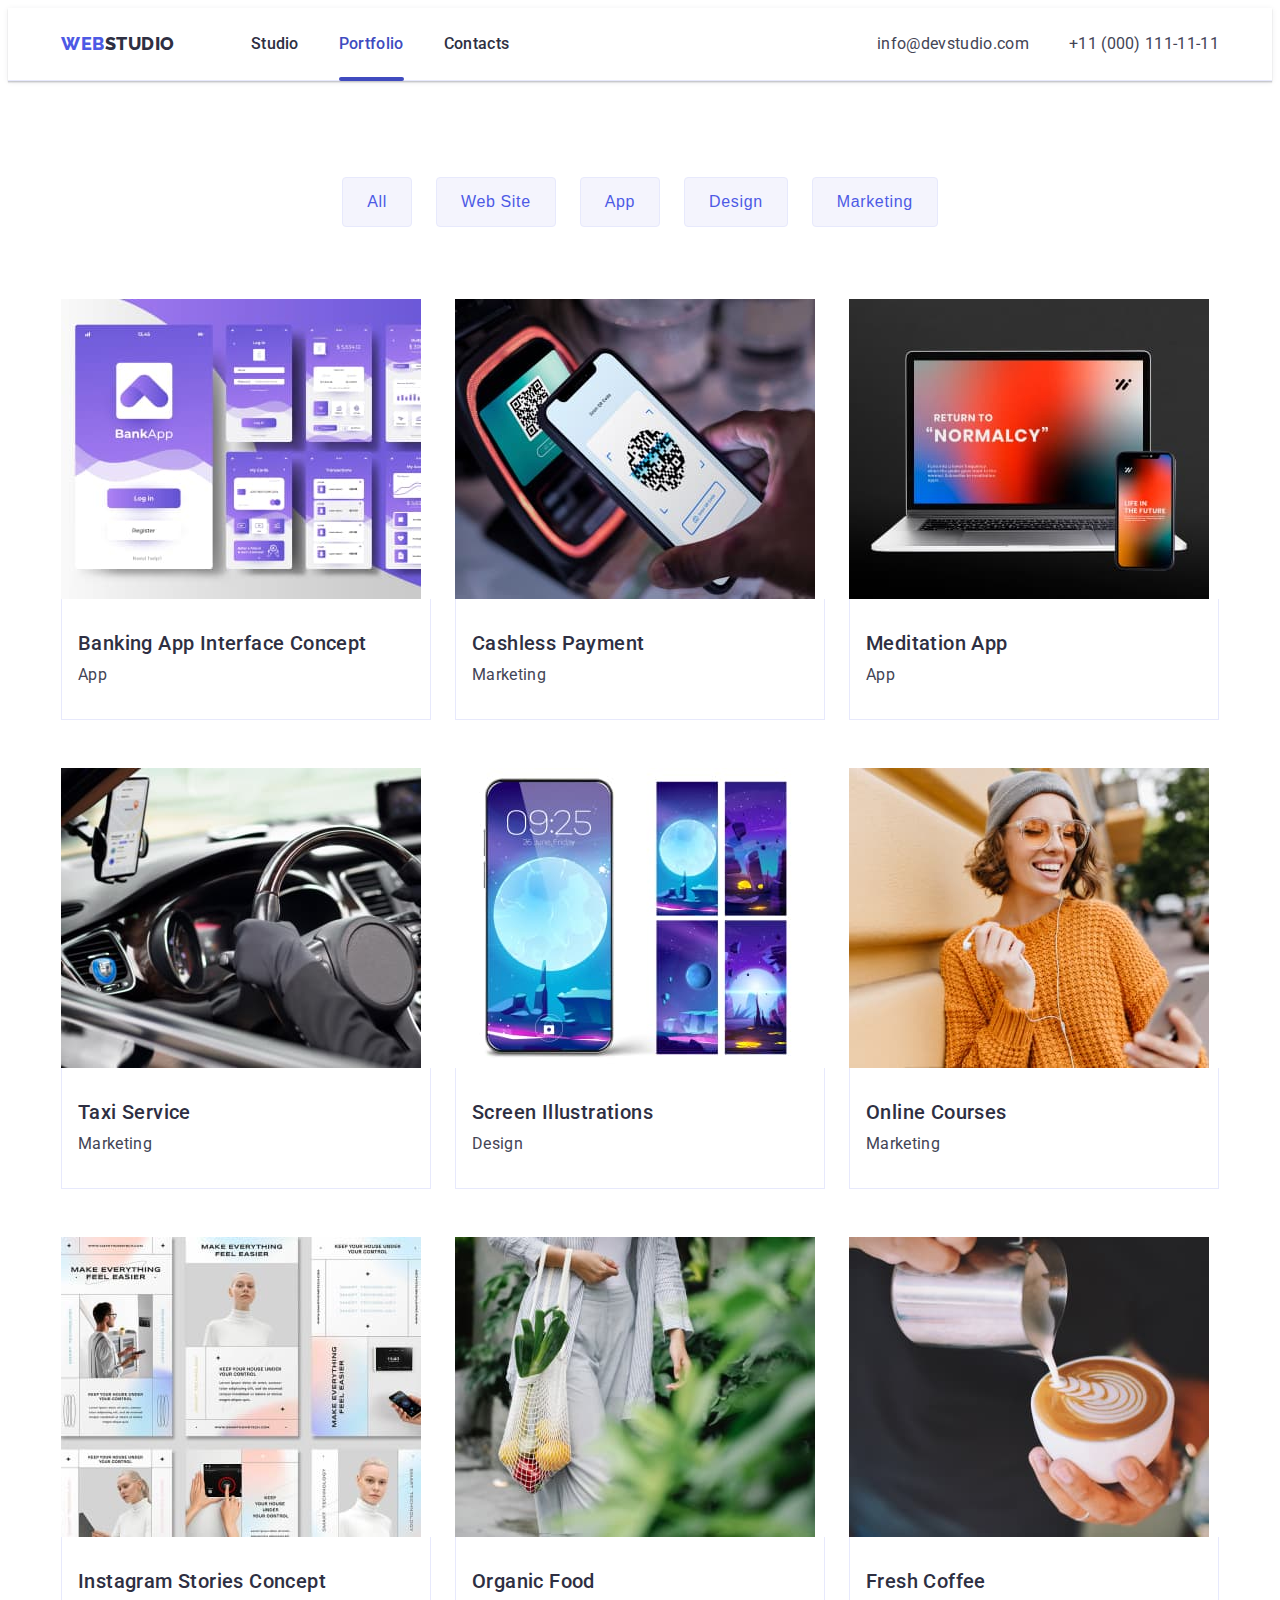
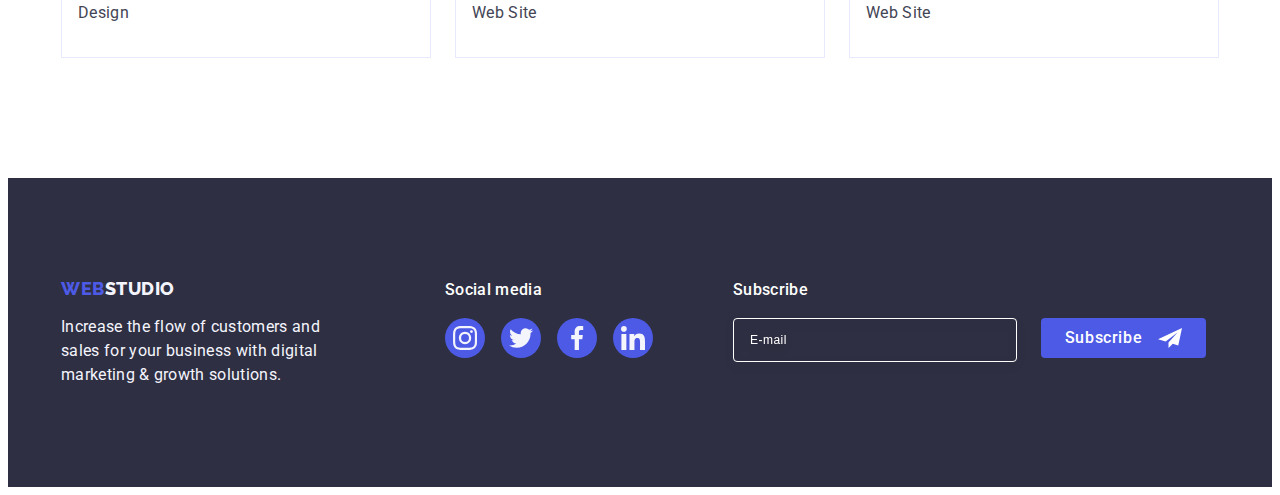
==== portfolio.html @ 6c6034de "Initial commit" ====
<!DOCTYPE html>
<html lang="en">
  <head>
    <meta charset="UTF-8" />
    <meta http-equiv="X-UA-Compatible" content="IE=edge" />
    <meta name="viewport" content="width=device-width, initial-scale=1.0" />
    <title>WebStudio</title>
    <link rel="preconnect" href="https://fonts.googleapis.com" />
    <link rel="preconnect" href="https://fonts.gstatic.com" crossorigin />
    <link
      href="https://fonts.googleapis.com/css2?family=Raleway:wght@800&family=Roboto:wght@400;500;700;900&display=swap"
      rel="stylesheet"
    />
    <link
      rel="stylesheet"
      href="https://cdnjs.cloudflare.com/ajax/libs/modern-normalize/2.0.0/modern-normalize.min.css"
      integrity="sha512-4xo8blKMVCiXpTaLzQSLSw3KFOVPWhm/TRtuPVc4WG6kUgjH6J03IBuG7JZPkcWMxJ5huwaBpOpnwYElP/m6wg=="
      crossorigin="anonymous"
      referrerpolicy="no-referrer"
    />
    <link rel="stylesheet" href="./css/styles.css" />
  </head>

  <body class="body">
    <header class="header">
      <div class="container header-container">
        <nav class="header-nav">
          <a href="./index.html" class="logo link"
            >Web<span class="logo-studio-link">Studio</span></a
          >
          <ul class="header-list list">
            <li class="header-item">
              <a class="header-link link" href="./index.html">Studio</a>
            </li>
            <li class="header-item">
              <a class="header-link link current" href="./portfolio.html"
                >Portfolio</a
              >
            </li>
            <li class="header-item">
              <a class="header-link link" href="">Contacts</a>
            </li>
          </ul>
        </nav>
        <address class="header-address">
          <ul class="header-address-list list">
            <li class="header-address-item">
              <a class="header-address-link link" href="./info@devstudio.com"
                >info@devstudio.com</a
              >
            </li>
            <li>
              <a class="header-address-link link" href="tel:+110001111111"
                >+11 (000) 111-11-11</a
              >
            </li>
          </ul>
        </address>
      </div>
    </header>

    <main>
      <section class="portfolio-page">
        <div class="container portfolio-container">
          <h1 class="visually-hidden">studing</h1>

          <ul class="portfolio-list list">
            <li><button type="button" class="portfolio-btn">All</button></li>
            <li>
              <button type="button" class="portfolio-btn">Web Site</button>
            </li>
            <li><button type="button" class="portfolio-btn">App</button></li>
            <li><button type="button" class="portfolio-btn">Design</button></li>
            <li>
              <button type="button" class="portfolio-btn">Marketing</button>
            </li>
          </ul>

          <ul class="portfolio-img-list list">
            <li class="portfolio-item">
              <a href="./portfolio.html" class="portfolio-img-link link">
                <div class="portfolio-cover">
                  <img
                    src="./images/portfolio-img-1.jpg"
                    alt="banking app interface concept"
                    width="360"
                    height="300"
                  />
                  <p class="portfolio-cover-text">
                    14 Stylish and User-Friendly App Design Concepts · Task
                    Manager App · Calorie Tracker App · Exotic Fruit Ecommerce
                    App · Cloud Storage App
                  </p>
                </div>
                <div class="container-link">
                  <h2 class="title">Banking App Interface Concept</h2>
                  <p class="subtitle">App</p>
                </div>
              </a>
            </li>

            <li class="portfolio-item">
              <a href="./portfolio.html" class="portfolio-img-link link">
                <div class="portfolio-cover">
                  <img
                    src="./images/portfolio-img-2.jpg"
                    alt="banking app interface concept"
                    width="360"
                    height="300"
                  />
                  <p class="portfolio-cover-text">
                    14 Stylish and User-Friendly App Design Concepts · Task
                    Manager App · Calorie Tracker App · Exotic Fruit Ecommerce
                    App · Cloud Storage App
                  </p>
                </div>
                <div class="container-link">
                  <h2 class="title">Cashless Payment</h2>
                  <p class="subtitle">Marketing</p>
                </div>
              </a>
            </li>

            <li class="portfolio-item">
              <a href="./portfolio.html" class="portfolio-img-link link">
                <div class="portfolio-cover">
                  <img
                    src="./images/portfolio-img-3.jpg"
                    alt="banking app interface concept"
                    width="360"
                    height="300"
                  />
                  <p class="portfolio-cover-text">
                    14 Stylish and User-Friendly App Design Concepts · Task
                    Manager App · Calorie Tracker App · Exotic Fruit Ecommerce
                    App · Cloud Storage App
                  </p>
                </div>
                <div class="container-link">
                  <h2 class="title">Meditation App</h2>
                  <p class="subtitle">App</p>
                </div>
              </a>
            </li>

            <li class="portfolio-item">
              <a href="./portfolio.html" class="portfolio-img-link link">
                <div class="portfolio-cover">
                  <img
                    src="./images/portfolio-img-4.jpg"
                    alt="banking app interface concept"
                    width="360"
                    height="300"
                  />
                  <p class="portfolio-cover-text">
                    14 Stylish and User-Friendly App Design Concepts · Task
                    Manager App · Calorie Tracker App · Exotic Fruit Ecommerce
                    App · Cloud Storage App
                  </p>
                </div>
                <div class="container-link">
                  <h2 class="title">Taxi Service</h2>
                  <p class="subtitle">Marketing</p>
                </div>
              </a>
            </li>

            <li class="portfolio-item">
              <a href="./portfolio.html" class="portfolio-img-link link">
                <div class="portfolio-cover">
                  <img
                    src="./images/portfolio-img-5.jpg"
                    alt="banking app interface concept"
                    width="360"
                    height="300"
                  />
                  <p class="portfolio-cover-text">
                    14 Stylish and User-Friendly App Design Concepts · Task
                    Manager App · Calorie Tracker App · Exotic Fruit Ecommerce
                    App · Cloud Storage App
                  </p>
                </div>
                <div class="container-link">
                  <h2 class="title">Screen Illustrations</h2>
                  <p class="subtitle">Design</p>
                </div>
              </a>
            </li>

            <li class="portfolio-item">
              <a href="./portfolio.html" class="portfolio-img-link link">
                <div class="portfolio-cover">
                  <img
                    src="./images/portfolio-img-6.jpg"
                    alt="banking app interface concept"
                    width="360"
                    height="300"
                  />
                  <p class="portfolio-cover-text">
                    14 Stylish and User-Friendly App Design Concepts · Task
                    Manager App · Calorie Tracker App · Exotic Fruit Ecommerce
                    App · Cloud Storage App
                  </p>
                </div>
                <div class="container-link">
                  <h2 class="title">Online Courses</h2>
                  <p class="subtitle">Marketing</p>
                </div>
              </a>
            </li>

            <li class="portfolio-item">
              <a href="./portfolio.html" class="portfolio-img-link link">
                <div class="portfolio-cover">
                  <img
                    src="./images/portfolio-img-7.jpg"
                    alt="banking app interface concept"
                    width="360"
                    height="300"
                  />
                  <p class="portfolio-cover-text">
                    14 Stylish and User-Friendly App Design Concepts · Task
                    Manager App · Calorie Tracker App · Exotic Fruit Ecommerce
                    App · Cloud Storage App
                  </p>
                </div>
                <div class="container-link">
                  <h2 class="title">Instagram Stories Concept</h2>
                  <p class="subtitle">Design</p>
                </div>
              </a>
            </li>

            <li class="portfolio-item">
              <a href="./portfolio.html" class="portfolio-img-link link">
                <div class="portfolio-cover">
                  <img
                    src="./images/portfolio-img-8.jpg"
                    alt="banking app interface concept"
                    width="360"
                    height="300"
                  />
                  <p class="portfolio-cover-text">
                    14 Stylish and User-Friendly App Design Concepts · Task
                    Manager App · Calorie Tracker App · Exotic Fruit Ecommerce
                    App · Cloud Storage App
                  </p>
                </div>
                <div class="container-link">
                  <h2 class="title">Organic Food</h2>
                  <p class="subtitle">Web Site</p>
                </div>
              </a>
            </li>

            <li class="portfolio-item">
              <a href="./portfolio.html" class="portfolio-img-link link">
                <div class="portfolio-cover">
                  <img
                    src="./images/portfolio-img-9.jpg"
                    alt="banking app interface concept"
                    width="360"
                    height="300"
                  />
                  <p class="portfolio-cover-text">
                    14 Stylish and User-Friendly App Design Concepts · Task
                    Manager App · Calorie Tracker App · Exotic Fruit Ecommerce
                    App · Cloud Storage App
                  </p>
                </div>
                <div class="container-link">
                  <h2 class="title">Fresh Coffee</h2>
                  <p class="subtitle">Web Site</p>
                </div>
              </a>
            </li>
          </ul>
        </div>
      </section>
    </main>

    <footer class="closing">
      <div class="container footer-container">
        <div class="footer-content">
          <a class="logo-ft link" href="./index.html"
            >Web<span class="logo-studio">Studio</span></a
          >
          <p class="paragraph-ft">
            Increase the flow of customers and sales for your business with
            digital marketing & growth solutions.
          </p>
        </div>
        <div class="footer-scl">
          <p class="footer-subtitle">Social media</p>
          <ul class="footer-scl-list list">
            <li class="footer-scl-item">
              <a
                href="https://www.instagram.com/"
                class="footer-scl-link link"
                target="_blank"
                rel="noopeener noreferrer"
              >
                <svg class="footer-icon" width="24" height="24">
                  <use href="./images/icons.svg#icon-instagram"></use>
                </svg>
              </a>
            </li>
            <li class="footer-scl-item">
              <a
                href="https://twitter.com/"
                class="footer-scl-link link"
                target="_blank"
                rel="noopeener noreferrer"
              >
                <svg class="footer-icon" width="24" height="24">
                  <use href="./images/icons.svg#icon-twitter"></use>
                </svg>
              </a>
            </li>
            <li class="footer-scl-item">
              <a
                href="https://www.facebook.com/"
                class="footer-scl-link link"
                target="_blank"
                rel="noopeener noreferrer"
              >
                <svg class="footer-icon" width="24" height="24">
                  <use href="./images/icons.svg#icon-facebook"></use>
                </svg>
              </a>
            </li>
            <li class="footer-scl-item">
              <a
                href="https://www.linkedin.com/"
                class="footer-scl-link link"
                target="_blank"
                rel="noopeener noreferrer"
              >
                <svg class="footer-icon" width="24" height="24">
                  <use href="./images/icons.svg#icon-linkedin"></use>
                </svg>
              </a>
            </li>
          </ul>
        </div>
        <div class="modal-footer">
          <p class="modal-footer-title">Subscribe</p>
          <form class="footer-form">
            <label class="footer-label">
              <input
                name="footer-email"
                type="email"
                placeholder="E-mail"
                class="footer-input"
              />
            </label>
            <button type="submit" class="footer-modal-btn">
              Subscribe
              <svg class="footer-modal-icon" width="24" height="24">
                <use href="./images/icons.svg#icon-footer-frame"></use>
              </svg>
            </button>
          </form>
        </div>
      </div>
    </footer>
  </body>
</html>
---- css/styles.css ----
:root {
  --modal-backround-kolor: #fcfcfc;
  --header-backround: #ffffff;
  --image-backround: #2e2f42;
  --light-backround: #f4f4fd;
  --acent-color: #e7e9fc;
  --subtle-text: #8e8f99;
  --text: #434455;
  --pressed-state: #404bbf;
  --pimary-brand: #4d5ae5;
  --link-color: #31d0aa;
}

body {
  font-family: "Roboto", sans-serif;
  background: var(--header-backround);
  color: var(--text);
}
.list {
  list-style: none;
}
.link {
  text-decoration: none;
}
.visually-hidden {
  position: absolute;
  width: 1px;
  height: 1px;
  margin: -1px;
  border: 0;
  padding: 0;
  white-space: nowrap;
  clip-path: inset(100%);
  clip: rect(0 0 0 0);
  overflow: hidden;
}

p,
h1,
h2,
h3,
h4,
h5,
h6 {
  margin: 0;
}

ul,
ol {
  margin: 0;
  padding: 0;
}

img {
  display: block;
}

.container {
  /* outline: 1px solid red; */
  width: 1158px;
  padding-right: 15px;
  padding-left: 15px;
  margin: 0 auto;
}

/* HEADER */

.header {
  background-color: var(--header-backround);
  border-bottom: 1px solid #e7e9fc;
  box-shadow: 0px 2px 1px rgba(46, 47, 66, 0.08),
    0px 1px 1px rgba(46, 47, 66, 0.16), 0px 1px 6px rgba(46, 47, 66, 0.08);
}
.header-container {
  display: flex;
  align-items: center;
}
.header-nav {
  list-style: none;
  display: flex;
  align-items: center;
}
.logo {
  font-family: "Raleway", sans-serif;
  font-weight: 800;
  font-size: 18px;
  line-height: 1.17;
  letter-spacing: 0.03em;
  text-transform: uppercase;
  color: var(--pimary-brand);
  display: flex;
  align-items: center;
  margin-right: 76px;
}
.logo:hover {
  color: var(--pressed-state);
}
.logo-studio-link {
  color: var(--image-backround);
}
.header-list {
  display: flex;
  gap: 40px;
}
.header-item {
}
.header-link {
  font-weight: 500;
  font-size: 16px;
  line-height: 1.5;
  letter-spacing: 0.02em;
  color: var(--image-backround);
  display: block;
  padding: 24px 0;
  position: relative;
  transition: color 250ms cubic-bezier(0.4, 0, 0.2, 1);
}
.header-link:hover,
.header-link:focus,
.header-link.current {
  color: var(--pressed-state);
}
.header-link:after {
  content: "";
  position: absolute;
  left: 0;
  bottom: -1px;
  transform: scaleX(0);
  width: 100%;
  height: 4px;
  border-radius: 2px;
  background-color: var(--pressed-state);
  transition: 150ms linear;
}
.header-link:hover:after,
.header-link:focus:after,
.header-link.current:after {
  transform: scaleX(1);
}

.header-address {
  margin-left: auto;
}
.header-address-list {
  display: flex;
  margin-left: auto;
  gap: 40px;
}
.header-address-link {
  font-style: normal;
  font-size: 16px;
  line-height: 1.5;
  color: var(--text);
  letter-spacing: 0.02em;
  transition: color 250ms cubic-bezier(0.4, 0, 0.2, 1);
}
.header-address-link:hover,
.header-address-link:focus {
  color: var(--pressed-state);
}

/* MAIN */

.main-container {
}
.title-section {
  background: var(--image-backround);
  max-width: 1440px;
  padding: 188px 0;
  margin-left: auto;
  margin-right: auto;

  background-image: linear-gradient(
      rgba(46, 47, 66, 0.7),
      rgba(46, 47, 66, 0.7)
    ),
    url(../images/people-office-1.jpg);
  background-repeat: no-repeat;
  background-position: center;
  background-size: cover;
  filter: drop-shadow(0px 4px 4px rgba(0, 0, 0, 0.25));
}
.main-page-title {
  font-size: 56px;
  line-height: 1.07;
  text-align: center;
  letter-spacing: 0.02em;
  color: var(--header-backround);
  max-width: 496px;
  margin-left: auto;
  margin-right: auto;
}
.btn-order {
  font-family: "Roboto", sans-serif;
  background: var(--pimary-brand);
  font-weight: 500;
  font-size: 16px;
  line-height: 1.5;
  letter-spacing: 0.04em;
  color: var(--header-backround);
  cursor: pointer;
  display: block;
  margin: auto;
  min-width: 169px;
  height: 56px;
  border: none;
  border-radius: 4px;
  margin-top: 48px;
  box-shadow: 0px 4px 4px rgba(0, 0, 0, 0.15);
  transition: background-color 250ms cubic-bezier(0.4, 0, 0.2, 1);
}
.btn-order:hover {
  background-color: var(--pressed-state);
}
.btn-order:focus {
  background-color: var(--pressed-state);
}

.information {
  background: var(--header-backround);
  padding: 120px 0;
}
.information-container {
}
.main-list {
  display: flex;
  gap: 24px;
}
.information-icon {
  display: flex;
  align-items: center;
  justify-content: center;
  height: 112px;
  background-color: #f4f4fd;
  border-radius: 4px;
  margin-bottom: 8px;
}
.main-item {
  flex-basis: calc((100% - 72px) / 4);
}
.title-menu {
  font-weight: 500;
  font-size: 20px;
  line-height: 1.2;
  letter-spacing: 0.02em;
  color: var(--image-backround);
  margin-bottom: 8px;
}
.paragraph {
  font-size: 16px;
  line-height: 1.5;
  letter-spacing: 0.02em;
  color: var(--text);
}

.section-img {
  padding-bottom: 120px;
}
.container-img {
}

.subtitle-list {
  display: flex;
  gap: 24px;
}
.subtitle-item {
  width: calc((100% - 48px) / 3);
}
.subtitle-main-page {
  font-size: 36px;
  line-height: 1.11;
  text-align: center;
  letter-spacing: 0.02em;
  text-transform: capitalize;
  color: var(--image-backround);
  margin-bottom: 72px;
}

/* TEAM */

.section-team {
  background-color: var(--light-backround);
  padding: 120px 0;
}
.container-team {
}
.desc-menu {
  font-size: 36px;
  line-height: 1.11;
  text-align: center;
  letter-spacing: 0.02em;
  text-transform: capitalize;
  color: var(--image-backround);
  margin-bottom: 72px;
}
.section-team-list {
  display: flex;
  gap: 24px;
}
.name-specialty {
  padding: 32px 16px;
}

.images-photo {
  background: var(--header-backround);
  width: calc((100% - 3 * 24px) / 4);
  box-shadow: 0px 1px 6px rgba(46, 47, 66, 0.08),
    0px 1px 1px rgba(46, 47, 66, 0.16), 0px 2px 1px rgba(46, 47, 66, 0.08);
  border-radius: 0px 0px 4px 4px;
}
.name {
  font-weight: 500;
  font-size: 20px;
  line-height: 1.2;
  text-align: center;
  letter-spacing: 0.02em;
  color: var(--image-backround);
  text-align: center;
  margin-bottom: 8px;
}
.specialty {
  font-size: 16px;
  line-height: 1.5;
  text-align: center;
  letter-spacing: 0.02em;
  color: var(--text);
  text-align: center;
  margin-bottom: 8px;
}
.team-soc {
}
.team-soc-list {
  display: flex;
  justify-content: center;
  gap: 24px;
}
.team-soc-item {
  width: 40px;
  height: 40px;
}
.team-soc-link {
  width: 100%;
  height: 100%;
  background-color: var(--pimary-brand);
  border-radius: 50%;
  display: flex;
  align-items: center;
  justify-content: center;
  transition: background-color 250ms cubic-bezier(0.4, 0, 0.2, 1);
}
.team-soc-link:hover {
  background-color: var(--pressed-state);
}
.team-soc-link:focus {
  background-color: var(--pressed-state);
}
.team-icon {
  fill: #f4f4fd;
}

/* CUSTOMERS */

.customers {
  padding: 120px 0;
}
.container-customers {
}
.customers-title {
  font-weight: 700;
  font-size: 36px;
  line-height: 1.11;
  text-align: center;
  letter-spacing: 0.02em;
  text-transform: capitalize;
  color: var(--image-backround);
  margin-bottom: 72px;
}
.customers-list {
  display: flex;
  flex-direction: row;
  align-items: flex-start;
  padding: 0px;
  gap: 24px;
}
.customers-item {
  width: calc((100% - 120px) / 6);
  height: 88px;
}
.customers-link {
  width: 100%;
  height: 100%;
  border: 1px solid #8e8f99;
  border-radius: 4px;
  display: flex;
  align-items: center;
  justify-content: center;
  color: var(--subtle-text);
  transition: border-color 250ms cubic-bezier(0.4, 0, 0.2, 1),
    color 250ms cubic-bezier(0.4, 0, 0.2, 1);
}
.customers-link:hover {
  border-color: var(--pressed-state);
  color: var(--pressed-state);
}
.customers-link:focus {
  border-color: var(--pressed-state);
  color: var(--pressed-state);
}
.customers-icon {
  fill: currentColor;
}

/* FOOTER */

.closing {
  background: var(--image-backround);
  padding: 100px 0;
}
.footer-container {
  display: flex;
  align-items: baseline;
}
.footer-content {
  margin-right: 120px;
}
.logo-ft {
  font-family: "Raleway", sans-serif;
  font-weight: 800;
  font-size: 18px;
  line-height: 1.17;
  letter-spacing: 0.03em;
  text-transform: uppercase;
  color: var(--pimary-brand);
  display: inline-block;
  margin-bottom: 16px;
}
.logo-ft:hover {
  color: var(--pressed-state);
}
.logo-studio {
  color: var(--light-backround);
}
.paragraph-ft {
  font-size: 16px;
  line-height: 1.5;
  letter-spacing: 0.02em;
  color: var(--light-backround);
  max-width: 264px;
}
.footer-icon {
  fill: #f4f4fd;
}
.footer-scl {
}
.footer-subtitle {
  font-weight: 500;
  font-size: 16px;
  line-height: 1.5;
  letter-spacing: 0.02em;
  color: #ffffff;
  margin-bottom: 16px;
}
.footer-scl-list {
  display: flex;
  gap: 16px;
}
.footer-scl-item {
  width: 40px;
  height: 40px;
}
.footer-scl-link {
  width: 100%;
  height: 100%;
  background-color: var(--pimary-brand);
  border-radius: 50%;
  display: flex;
  align-items: center;
  justify-content: center;
  transition: background-color 250ms cubic-bezier(0.4, 0, 0.2, 1);
}
.footer-scl-link:hover,
.footer-scl-link:focus {
  background-color: var(--link-color);
}
.modal-footer {
  margin-left: 80px;
}
.modal-footer-title {
  font-weight: 500;
  font-size: 16px;
  line-height: 1.5;
  letter-spacing: 0.02em;
  color: var(--header-backround);
  margin-bottom: 16px;
}

.footer-form {
  display: flex;
  gap: 24px;
}

.footer-input {
  width: 264px;
  height: 40px;
  font-size: 12px;
  line-height: 1.5;
  letter-spacing: 0.04em;
  padding-left: 16px;
  border: 1px solid var(--header-backround);
  border-radius: 4px;
  filter: drop-shadow(0px 4px 4px rgba(0, 0, 0, 0.15));
  background-color: transparent;
  color: var(--header-backround);
}

.footer-input::placeholder {
  color: var(--header-backround);
}

.footer-modal-btn {
  font-family: "Roboto", sans-serif;
  font-weight: 500;
  font-size: 16px;
  line-height: 1.5;
  letter-spacing: 0.04em;
  min-width: 165px;
  height: 40px;
  display: flex;
  justify-content: center;
  align-items: center;
  color: var(--header-backround);
  background-color: var(--pimary-brand);
  cursor: pointer;
  border-radius: 4px;
  border: none;
  transition: background-color 250ms cubic-bezier(0.4, 0, 0.2, 1);
}

.footer-modal-btn:hover,
.footer-modal-btn:focus {
  background-color: var(--pressed-state);
}

.footer-modal-icon {
  margin-left: 16px;
}

/* MAIN PORTFOLIO */

.portfolio-page {
  padding-top: 96px;
  padding-bottom: 120px;
}
.portfolio-container {
}
.portfolio-list {
  display: flex;
  justify-content: center;
  gap: 24px;
  margin-bottom: 72px;
}
.portfolio-btn {
  background: var(--light-backround);
  border-radius: 4px;
  font-weight: 500;
  font-size: 16px;
  line-height: 1.5;
  letter-spacing: 0.04em;
  color: var(--pimary-brand);
  cursor: pointer;
  padding: 12px 24px;
  border: 1px solid #e7e9fc;
  transition: color 250ms cubic-bezier(0.4, 0, 0.2, 1),
    background-color 250ms cubic-bezier(0.4, 0, 0.2, 1),
    border-color 250ms cubic-bezier(0.4, 0, 0.2, 1),
    box-shadow 250ms cubic-bezier(0.4, 0, 0.2, 1);
}
.portfolio-btn:hover {
  color: var(--header-backround);
  background-color: var(--pressed-state);
  border: 1px solid transparent;
  box-shadow: 0px 3px 1px rgba(0, 0, 0, 0.1), 0px 2px 1px rgba(0, 0, 0, 0.08),
    0px 2px 2px rgba(0, 0, 0, 0.12);
}
.portfolio-btn:focus {
  color: var(--header-backround);
  background-color: var(--pressed-state);
  border: 1px solid transparent;
  box-shadow: 0px 3px 1px rgba(0, 0, 0, 0.1), 0px 2px 1px rgba(0, 0, 0, 0.08),
    0px 2px 2px rgba(0, 0, 0, 0.12);
}

.portfolio-img-list {
  display: flex;
  flex-wrap: wrap;
  column-gap: 24px;
  row-gap: 48px;
}
.portfolio-item {
  width: calc((100% - 48px) / 3);
}
.portfolio-img-link:hover .portfolio-cover-text {
  transform: translateY(0%);
}
.portfolio-img-link:focus .portfolio-cover-text {
  transform: translateY(0%);
}
.portfolio-img-link {
  display: block;
  transition: box-shadow 250ms cubic-bezier(0.4, 0, 0.2, 1);
}
.portfolio-img-link:hover,
.portfolio-img-link:focus {
  box-shadow: 0px 1px 6px rgba(46, 47, 66, 0.08),
    0px 1px 1px rgba(46, 47, 66, 0.16), 0px 2px 1px rgba(46, 47, 66, 0.08);
}

.portfolio-cover {
  position: relative;
  overflow: hidden;
}
.portfolio-cover-text {
  position: absolute;
  top: 0;
  font-size: 16px;
  line-height: 1.5;
  letter-spacing: 0.02em;
  color: var(--light-backround);
  padding: 40px 32px;
  background-color: var(--pimary-brand);
  height: 100%;
  width: 100%;
  transform: translateY(100%);
  transition: transform 250ms cubic-bezier(0.4, 0, 0.2, 1);
}

.container-link {
  padding: 32px 16px;
  border: 1px solid #e7e9fc;
  border-top: none;
}
.link-address {
  font-style: normal;
}
.title {
  font-weight: 500;
  font-size: 20px;
  line-height: 1.2;
  letter-spacing: 0.02em;
  color: var(--image-backround);
  margin-bottom: 8px;
}
.subtitle {
  font-weight: 400;
  font-size: 16px;
  line-height: 1.5;
  letter-spacing: 0.02em;
  color: var(--text);
}
.backdrop {
  position: fixed;
  width: 100%;
  height: 100%;
  background: rgba(46, 47, 66, 0.4);
  top: 0;
  transition: opacity 300ms linear, visibility 300ms linear;
}

/* MODAL-PAGE */

.backdrop {
  position: fixed;
  top: 0;
  left: 0;
  width: 100%;
  height: 100%;
  background-color: rgba(46, 47, 66, 0.4);
  transition: opacity 250ms cubic-bezier(0.4, 0, 0.2, 1),
    visibility 250ms cubic-bezier(0.4, 0, 0.2, 1);
}

.is-hidden {
  visibility: none;
  opacity: 0;
  pointer-events: none;
}

.modal {
  position: absolute;
  top: 50%;
  left: 50%;
  transform: translate(-50%, -50%) scale(1);
  width: 408px;
  min-height: 584px;
  background-color: var(--modal-backround-kolor);
  border-radius: 4px;
  padding: 72px 24px 24px 24px;
  box-shadow: 0px 1px 1px rgba(0, 0, 0, 0.14), 0px 1px 3px rgba(0, 0, 0, 0.12),
    0px 2px 1px rgba(0, 0, 0, 0.2);
  transition: transform 250ms cubic-bezier(0.4, 0, 0.2, 1);
}

.backdrop.is-hidden .modal {
  transform: translate(-50%, -50%) scaleY(0);
}

.modal-close {
  position: absolute;
  top: 24px;
  right: 24px;
  width: 24px;
  height: 24px;
  border-radius: 50%;
  display: flex;
  align-items: center;
  justify-content: center;
  background-color: var(--acent-color);
  border: 1px solid rgba(0, 0, 0, 0.1);
  padding: 0;
  transition: background-color 250ms cubic-bezier(0.4, 0, 0.2, 1),
    border 250ms cubic-bezier(0.4, 0, 0.2, 1);
  cursor: pointer;
}

.modal-close:hover,
.modal-close:focus {
  background-color: var(--pressed-state);
  border: none;
  fill: var(--header-backround);
}

.modal-close-icon {
  transition: fill 250ms cubic-bezier(0.4, 0, 0.2, 1);
}

.modal-title {
  font-weight: 500;
  font-size: 16px;
  line-height: 1.5;
  text-align: center;
  letter-spacing: 0.02em;
  color: #2e2f42;
  margin-bottom: 16px;
}
.modal-field {
  margin-bottom: 8px;
}
.input-label {
  font-size: 12px;
  line-height: 1.17;
  letter-spacing: 0.04em;
  color: var(--subtle-text);
  display: block;
  margin-bottom: 4px;
}
.input-wrap {
  position: relative;
}

.modal-input {
  width: 100%;
  height: 40px;
  border: 1px solid rgba(46, 47, 66, 0.4);
  border-radius: 4px;
  background-color: transparent;
  padding-left: 38px;
  outline: transparent;
  transition: border-color 250ms cubic-bezier(0.4, 0, 0.2, 1);
}
.modal-input:focus {
  border-color: var(--pimary-brand);
}
.modal-input:focus + .modal-icon {
  fill: var(--pimary-brand);
}

.modal-icon {
  position: absolute;
  left: 16px;
  top: 50%;
  transform: translateY(-50%);
  transition: fill 250ms cubic-bezier(0.4, 0, 0.2, 1);
}
.modal-icon {
  fill: var(--image-backround);
}

.modal-comment {
  width: 100%;
  height: 120px;
  font-size: 12px;
  line-height: 1.17;
  letter-spacing: 0.04em;
  color: rgba(46, 47, 66, 0.4);
  border: 1px solid rgba(46, 47, 66, 0.4);
  border-radius: 4px;
  background-color: transparent;
  padding: 8px 16px;
  outline: transparent;
  resize: none;
  transition: border-color 250ms cubic-bezier(0.4, 0, 0.2, 1);
}
.modal-comment:focus {
  border-color: var(--pimary-brand);
}

.modal-field-comment {
  margin-bottom: 16px;
}

.modal-checkbox {
  margin-bottom: 24px;
}

.checkbox-label {
  font-size: 12px;
  line-height: 1.17;
  letter-spacing: 0.04em;
  color: var(--subtle-text);
}

.chexbox-field {
  width: 16px;
  height: 16px;
  border: 1px solid rgba(46, 47, 66, 0.4);
  border-radius: 2px;
  transition: background-color 250ms cubic-bezier(0.4, 0, 0.2, 1),
    border 250ms cubic-bezier(0.4, 0, 0.2, 1),
    fill 250ms cubic-bezier(0.4, 0, 0.2, 1);
  display: inline-flex;
  align-items: center;
  justify-content: center;
  fill: transparent;
}

.modal-checkbox-field:checked + .checkbox-label span {
  background-color: var(--pressed-state);
  border: none;
  fill: var(--light-backround);
}
.modal-checkbox-field:focus + .checkbox-label span {
  border-color: var(--pressed-state);
}
.checkbox-link {
  color: var(--pimary-brand);
}

.modal-btn {
  font-family: "Roboto", sans-serif;
  font-weight: 500;
  font-size: 16px;
  line-height: 1.5;
  letter-spacing: 0.04em;
  color: var(--header-backround);
  background: var(--pimary-brand);
  min-width: 169px;
  height: 56px;
  display: block;
  margin: auto;
  cursor: pointer;
  border: none;
  border-radius: 4px;
  box-shadow: 0px 4px 4px rgba(0, 0, 0, 0.15);
  transition: background-color 250ms cubic-bezier(0.4, 0, 0.2, 1);
}

.modal-btn:hover,
.modal-btn:focus {
  background-color: var(--pressed-state);
}
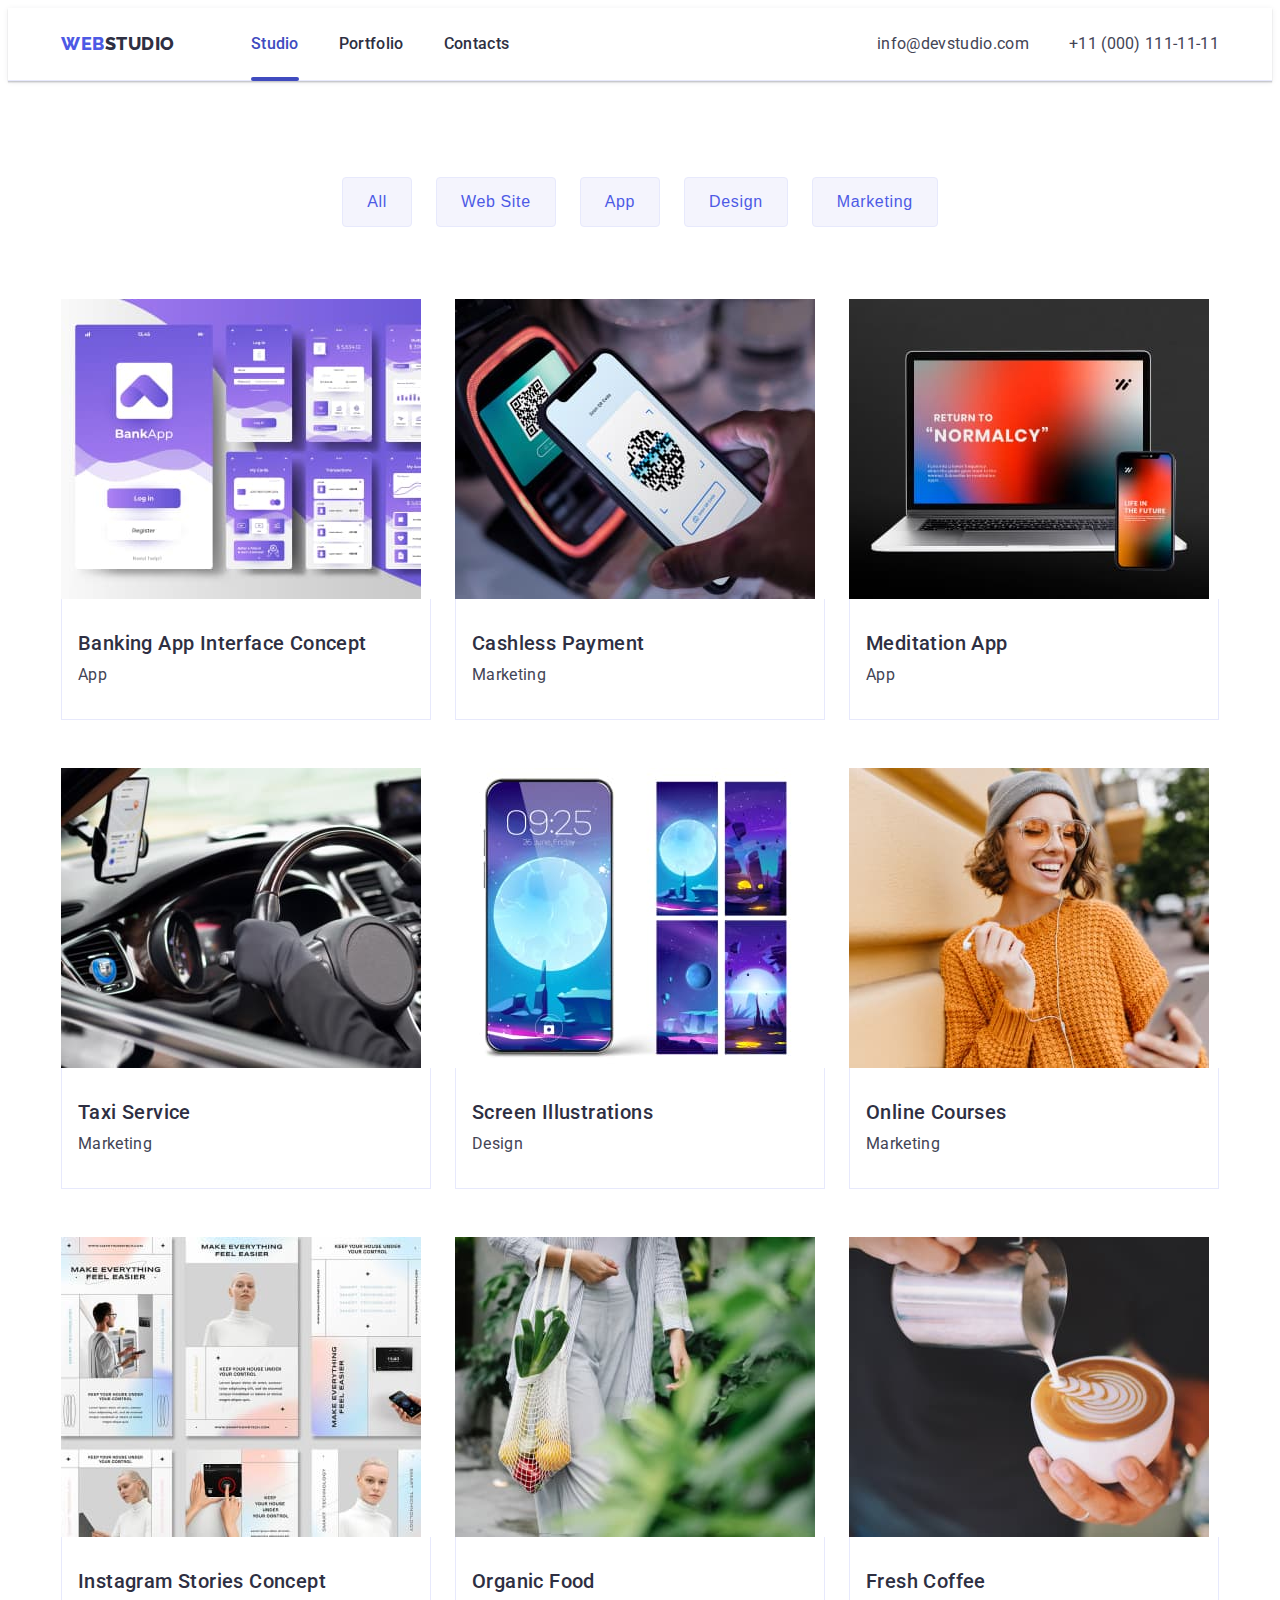
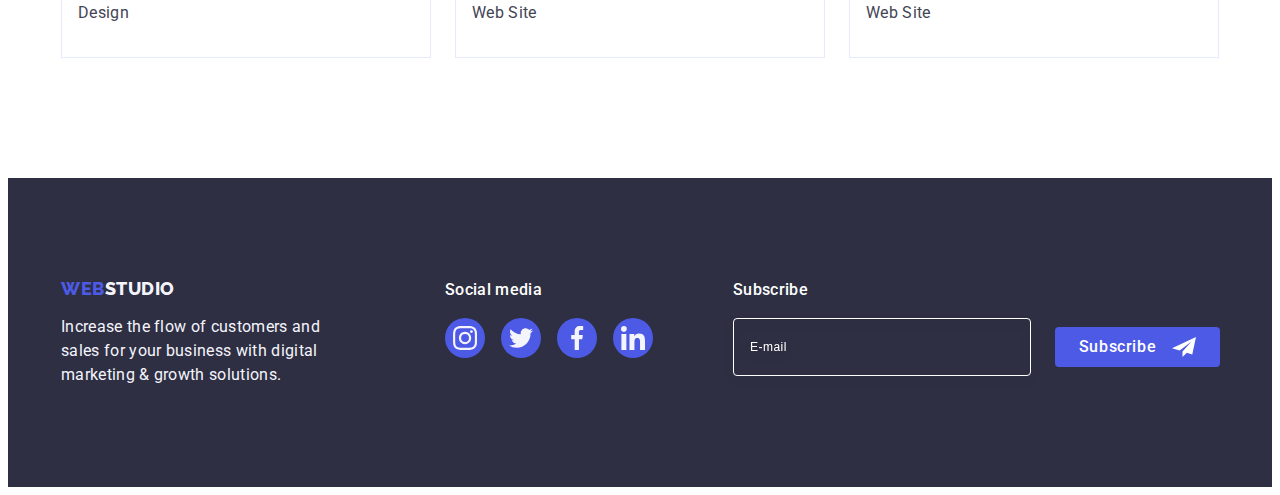
==== commit 8c22f945: "verion 5" ====
--- a/portfolio.html
+++ b/portfolio.html
@@ -30,12 +30,10 @@
           >
           <ul class="header-list list">
             <li class="header-item">
-              <a class="header-link link" href="./index.html">Studio</a>
+              <a class="header-link link current" href="./index.html">Studio</a>
             </li>
             <li class="header-item">
-              <a class="header-link link current" href="./portfolio.html"
-                >Portfolio</a
-              >
+              <a class="header-link link" href="./portfolio.html">Portfolio</a>
             </li>
             <li class="header-item">
               <a class="header-link link" href="">Contacts</a>
--- a/css/styles.css
+++ b/css/styles.css
@@ -56,11 +56,31 @@
 }
 
 .container {
-  /* outline: 1px solid red; */
-  width: 1158px;
+  width: 100%;
+  padding-left: 15px;
   padding-right: 15px;
-  padding-left: 15px;
-  margin: 0 auto;
+  margin-left: auto;
+  margin-right: auto;
+}
+
+@media screen and (min-width: 428px) {
+  .container {
+    max-width: 428px;
+    margin-left: auto;
+    margin-right: auto;
+  }
+}
+
+@media screen and (min-width: 768px) {
+  .container {
+    max-width: 768px;
+  }
+}
+
+@media screen and (min-width: 1158px) {
+  .container {
+    max-width: 1158px;
+  }
 }
 
 /* HEADER */
@@ -79,24 +99,6 @@
   list-style: none;
   display: flex;
   align-items: center;
-}
-.logo {
-  font-family: "Raleway", sans-serif;
-  font-weight: 800;
-  font-size: 18px;
-  line-height: 1.17;
-  letter-spacing: 0.03em;
-  text-transform: uppercase;
-  color: var(--pimary-brand);
-  display: flex;
-  align-items: center;
-  margin-right: 76px;
-}
-.logo:hover {
-  color: var(--pressed-state);
-}
-.logo-studio-link {
-  color: var(--image-backround);
 }
 .header-list {
   display: flex;
@@ -159,37 +161,158 @@
   color: var(--pressed-state);
 }
 
+/* LOGO */
+.logo {
+  font-family: "Raleway", sans-serif;
+  font-weight: 800;
+  font-size: 18px;
+  line-height: 1.17;
+  letter-spacing: 0.03em;
+  text-transform: uppercase;
+  color: var(--pimary-brand);
+  display: flex;
+  align-items: center;
+  margin-right: 76px;
+}
+.logo:hover {
+  color: var(--pressed-state);
+}
+.logo-studio-link {
+  color: var(--image-backround);
+}
+
 /* MAIN */
 
-.main-container {
-}
 .title-section {
-  background: var(--image-backround);
-  max-width: 1440px;
-  padding: 188px 0;
-  margin-left: auto;
-  margin-right: auto;
-
   background-image: linear-gradient(
       rgba(46, 47, 66, 0.7),
       rgba(46, 47, 66, 0.7)
     ),
-    url(../images/people-office-1.jpg);
-  background-repeat: no-repeat;
+    url("../images/people-office-mob.jpg");
   background-position: center;
   background-size: cover;
-  filter: drop-shadow(0px 4px 4px rgba(0, 0, 0, 0.25));
-}
-.main-page-title {
-  font-size: 56px;
-  line-height: 1.07;
+  background-repeat: no-repeat;
+  background-color: var(--headings-text-color);
+}
+
+@media screen and (min-device-pixel-ratio: 2) and (max-width: 767px),
+  screen and (min-resolution: 192dpi) and (max-width: 767px),
+  screen and (min-resolution: 2dppx) and (max-width: 767px) {
+  .title-section {
+    background-image: linear-gradient(
+        rgba(46, 47, 66, 0.7),
+        rgba(46, 47, 66, 0.7)
+      ),
+      url("../images/people-office-mob@2x.jpg");
+  }
+}
+
+@media screen and (min-device-pixel-ratio: 1) and (min-width: 768px),
+  screen and (min-resolution: 96dpi) and (min-width: 768px),
+  screen and (min-resolution: 1dppx) and (min-width: 768px) {
+  .title-section {
+    background-image: linear-gradient(
+        rgba(46, 47, 66, 0.7),
+        rgba(46, 47, 66, 0.7)
+      ),
+      url("../images/people-office-tab.jpg");
+  }
+}
+
+@media screen and (min-device-pixel-ratio: 2) and (min-width: 768px),
+  screen and (min-resolution: 192dpi) and (min-width: 768px),
+  screen and (min-resolution: 2dppx) and (min-width: 768px) {
+  .title-section {
+    background-image: linear-gradient(
+        rgba(46, 47, 66, 0.7),
+        rgba(46, 47, 66, 0.7)
+      ),
+      url("../images/people-office-tab@2x.jpg");
+  }
+}
+
+@media screen and (min-device-pixel-ratio: 1) and (min-width: 1158px),
+  screen and (min-resolution: 96dpi) and (min-width: 1158px),
+  screen and (min-resolution: 1dppx) and (min-width: 1158px) {
+  .title-section {
+    background-image: linear-gradient(
+        rgba(46, 47, 66, 0.7),
+        rgba(46, 47, 66, 0.7)
+      ),
+      url("../images/people-office-1.jpg");
+  }
+}
+
+@media screen and (min-device-pixel-ratio: 2) and (min-width: 1158px),
+  screen and (min-resolution: 192dpi) and (min-width: 1158px),
+  screen and (min-resolution: 2dppx) and (min-width: 1158px) {
+  .title-section {
+    background-image: linear-gradient(
+        rgba(46, 47, 66, 0.7),
+        rgba(46, 47, 66, 0.7)
+      ),
+      url("../images/people-office-1@2x.jpg");
+  }
+}
+
+.main-title {
+  margin-right: auto;
+  margin-left: auto;
   text-align: center;
   letter-spacing: 0.02em;
   color: var(--header-backround);
-  max-width: 496px;
-  margin-left: auto;
-  margin-right: auto;
-}
+}
+
+@media screen and (min-width: 428px) {
+  .title-section {
+    margin-left: auto;
+    margin-right: auto;
+    max-width: 428px;
+  }
+}
+
+@media screen and (min-width: 768px) {
+  .title-section {
+    max-width: 768px;
+  }
+
+  .main-title {
+    max-width: 496px;
+    margin-bottom: 36px;
+
+    font-size: 56px;
+    line-height: 1.07;
+  }
+}
+
+@media screen and (max-width: 767px) {
+  .main-title {
+    max-width: 320px;
+    margin-bottom: 72px;
+    font-size: 36px;
+    line-height: 1.11;
+  }
+}
+
+@media screen and (max-width: 1157px) {
+  .title-section {
+    padding-top: 112px;
+    padding-bottom: 112px;
+  }
+}
+
+@media screen and (min-width: 1158px) {
+  .title-section {
+    padding-top: 188px;
+    padding-bottom: 188px;
+    max-width: 1440px;
+  }
+
+  .main-title {
+    margin-bottom: 48px;
+  }
+}
+
 .btn-order {
   font-family: "Roboto", sans-serif;
   background: var(--pimary-brand);
@@ -416,13 +539,13 @@
   background: var(--image-backround);
   padding: 100px 0;
 }
-.footer-container {
+/* .footer-container {
   display: flex;
   align-items: baseline;
-}
-.footer-content {
+} */
+/* .footer-content {
   margin-right: 120px;
-}
+} */
 .logo-ft {
   font-family: "Raleway", sans-serif;
   font-weight: 800;
@@ -445,7 +568,7 @@
   line-height: 1.5;
   letter-spacing: 0.02em;
   color: var(--light-backround);
-  max-width: 264px;
+  width: 264px;
 }
 .footer-icon {
   fill: #f4f4fd;
@@ -457,7 +580,7 @@
   font-size: 16px;
   line-height: 1.5;
   letter-spacing: 0.02em;
-  color: #ffffff;
+  color: var(--header-backround);
   margin-bottom: 16px;
 }
 .footer-scl-list {
@@ -482,9 +605,9 @@
 .footer-scl-link:focus {
   background-color: var(--link-color);
 }
-.modal-footer {
+/* .modal-footer {
   margin-left: 80px;
-}
+} */
 .modal-footer-title {
   font-weight: 500;
   font-size: 16px;
@@ -494,14 +617,13 @@
   margin-bottom: 16px;
 }
 
-.footer-form {
+/* .footer-form {
   display: flex;
   gap: 24px;
-}
+} */
 
 .footer-input {
-  width: 264px;
-  height: 40px;
+  padding: 8px 16px;
   font-size: 12px;
   line-height: 1.5;
   letter-spacing: 0.04em;
@@ -543,6 +665,94 @@
 
 .footer-modal-icon {
   margin-left: 16px;
+}
+@media screen and (max-width: 767px) {
+  .footer-container {
+    text-align: center;
+  }
+
+  .paragraph-ft {
+    text-align: left;
+    margin-right: auto;
+    margin-left: auto;
+  }
+
+  .footer-scl-list {
+    justify-content: center;
+  }
+
+  .footer-scl {
+    margin-bottom: 72px;
+  }
+
+  .footer-input {
+    display: block;
+    width: 100%;
+    margin-bottom: 16px;
+  }
+
+  .footer-modal-btn {
+    margin-right: auto;
+    margin-left: auto;
+  }
+}
+
+@media screen and (max-width: 1157px) {
+  .footer-content {
+    margin-bottom: 72px;
+  }
+}
+
+@media screen and (min-width: 768px) {
+  .footer-container {
+    display: flex;
+    align-items: baseline;
+  }
+
+  .footer-content {
+    margin-right: 24px;
+  }
+
+  .footer-label {
+    margin-right: 24px;
+  }
+
+  .footer-form {
+    display: flex;
+    align-items: center;
+  }
+
+  .footer-input {
+    width: 264px;
+    height: 40px;
+  }
+}
+
+@media screen and (min-width: 768px) and (max-width: 1157px) {
+  .footer-container {
+    flex-wrap: wrap;
+    padding-left: 108px;
+    padding-right: 164px;
+  }
+
+  .footer-scl {
+    margin-bottom: 104px;
+  }
+}
+
+@media screen and (min-width: 1158px) {
+  .closing {
+    padding-top: 100px;
+    padding-bottom: 100px;
+  }
+
+  .footer-content {
+    margin-right: 120px;
+  }
+
+  .footer-scl {
+    margin-right: 80px;
+  }
 }
 
 /* MAIN PORTFOLIO */
@@ -868,3 +1078,32 @@
 .modal-btn:focus {
   background-color: var(--pressed-state);
 }
+@media screen and (max-width: 428px) {
+  .modal {
+    width: 90%;
+  }
+}
+
+@media screen and (max-width: 767px) {
+  .modal {
+    overflow-y: scroll;
+  }
+}
+
+@media screen and (min-width: 768px) {
+  .modal {
+    padding: 72px 25px 24px 23px;
+    min-width: 408px;
+    min-height: 584px;
+  }
+}
+
+@media screen and (min-width: 1158px) {
+  .modal {
+    padding: 72px 24px 24px 24px;
+  }
+
+  .modal-input {
+    padding-left: 38px;
+  }
+}
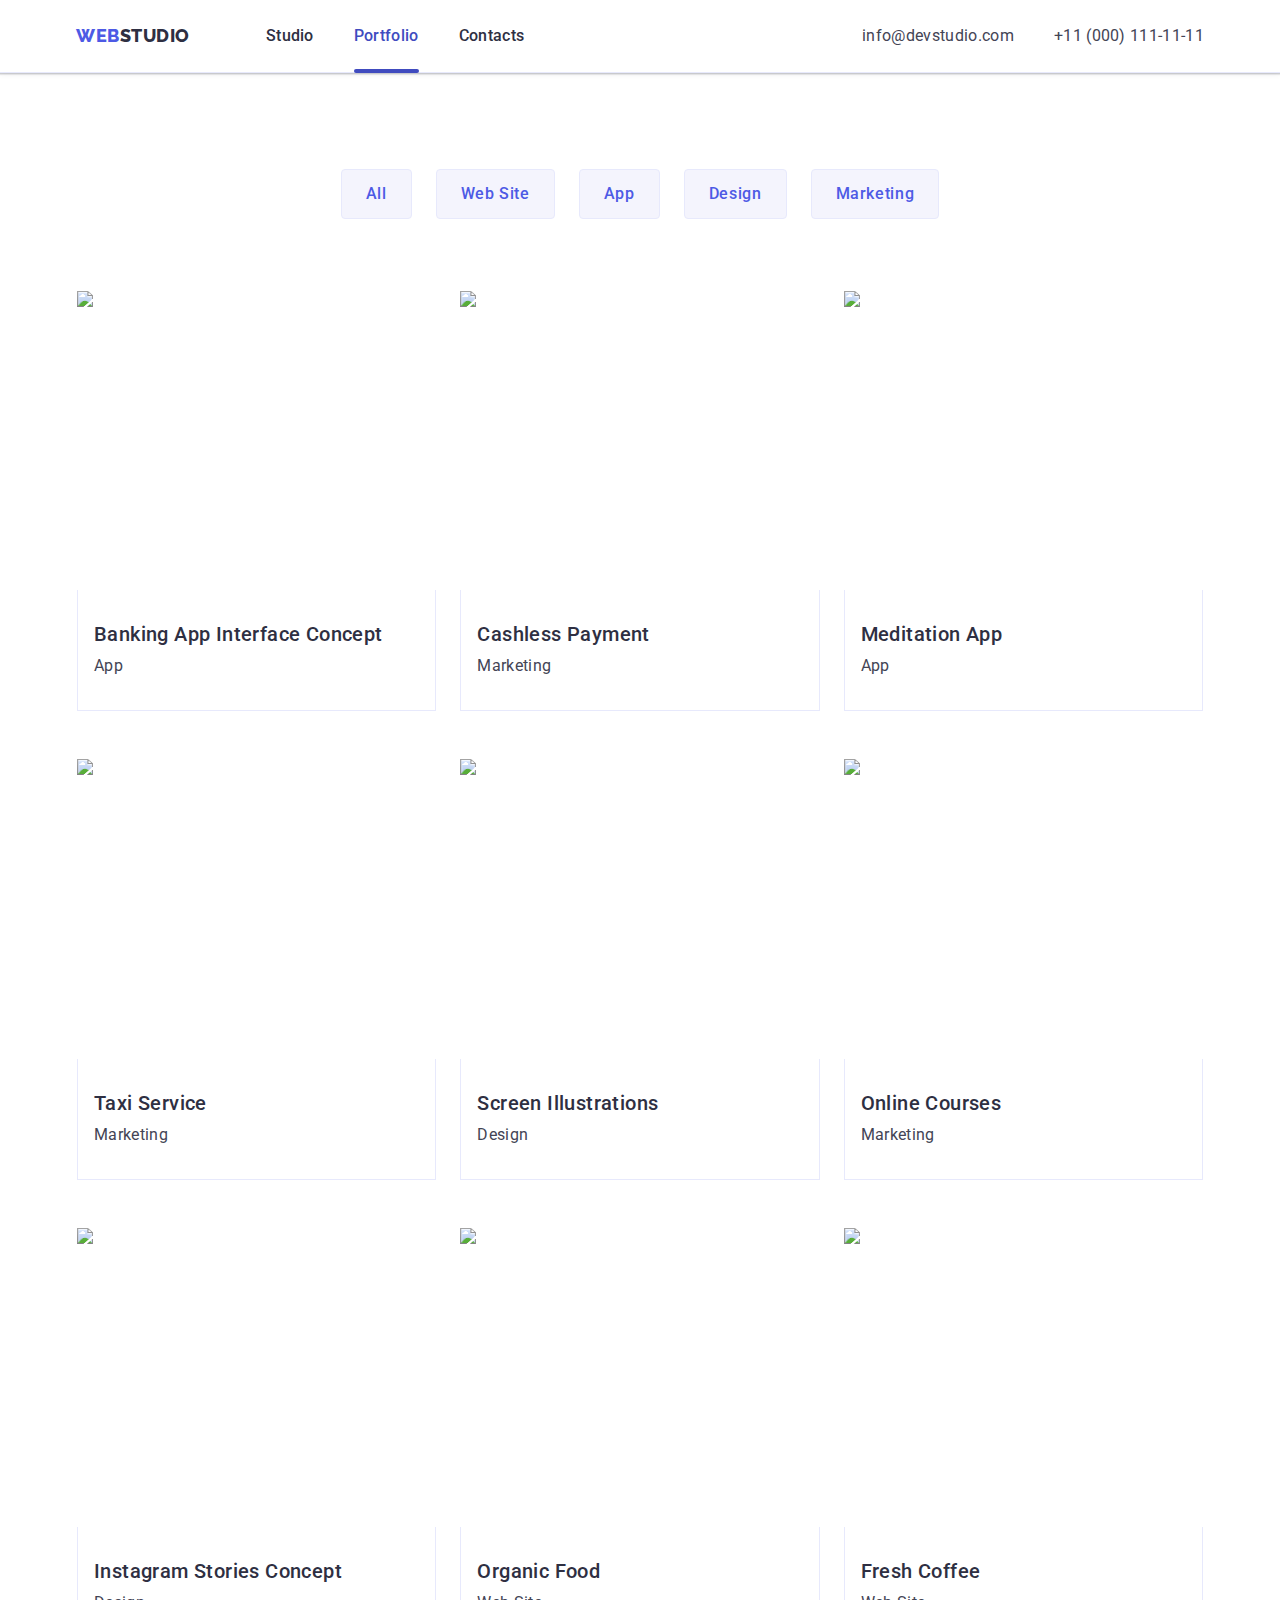
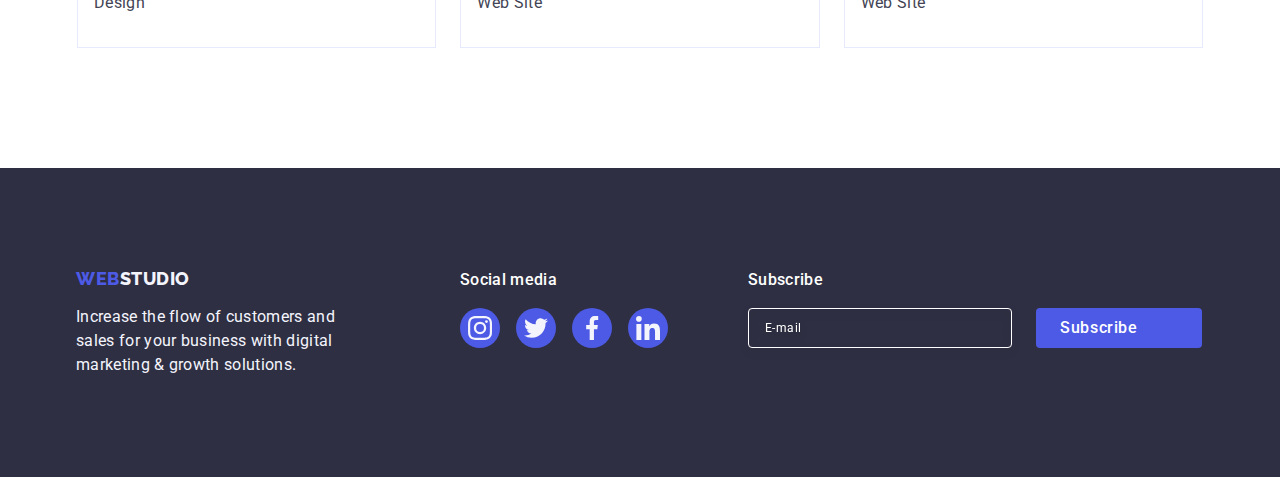
==== commit 64be7c1a: "version 6" ====
--- a/portfolio.html
+++ b/portfolio.html
@@ -4,271 +4,607 @@
     <meta charset="UTF-8" />
     <meta http-equiv="X-UA-Compatible" content="IE=edge" />
     <meta name="viewport" content="width=device-width, initial-scale=1.0" />
-    <title>WebStudio</title>
+    <title>Portfolio</title>
     <link rel="preconnect" href="https://fonts.googleapis.com" />
     <link rel="preconnect" href="https://fonts.gstatic.com" crossorigin />
     <link
-      href="https://fonts.googleapis.com/css2?family=Raleway:wght@800&family=Roboto:wght@400;500;700;900&display=swap"
+      href="https://fonts.googleapis.com/css2?family=Raleway:wght@800&family=Roboto:wght@400;500;700&display=swap"
       rel="stylesheet"
     />
     <link
       rel="stylesheet"
-      href="https://cdnjs.cloudflare.com/ajax/libs/modern-normalize/2.0.0/modern-normalize.min.css"
-      integrity="sha512-4xo8blKMVCiXpTaLzQSLSw3KFOVPWhm/TRtuPVc4WG6kUgjH6J03IBuG7JZPkcWMxJ5huwaBpOpnwYElP/m6wg=="
-      crossorigin="anonymous"
-      referrerpolicy="no-referrer"
+      href="https://cdnjs.cloudflare.com/ajax/libs/modern-normalize/1.1.0/modern-normalize.min.css"
     />
     <link rel="stylesheet" href="./css/styles.css" />
   </head>
-
-  <body class="body">
+  <body>
     <header class="header">
-      <div class="container header-container">
-        <nav class="header-nav">
-          <a href="./index.html" class="logo link"
-            >Web<span class="logo-studio-link">Studio</span></a
+      <div class="container header-nav">
+        <nav class="navigations">
+          <a href="./index.html" class="logo-nav logo-nav-common link"
+            >Web<span class="logo-dark">Studio</span></a
           >
-          <ul class="header-list list">
-            <li class="header-item">
-              <a class="header-link link current" href="./index.html">Studio</a>
-            </li>
-            <li class="header-item">
-              <a class="header-link link" href="./portfolio.html">Portfolio</a>
-            </li>
-            <li class="header-item">
-              <a class="header-link link" href="">Contacts</a>
+          <ul class="list menu-list">
+            <li class="nav-list">
+              <a href="./index.html" class="menu-item link">Studio</a>
+            </li>
+            <li class="nav-list">
+              <a href="./portfolio.html" class="menu-item link active"
+                >Portfolio</a
+              >
+            </li>
+            <li class="nav-list">
+              <a href="" class="menu-item link">Contacts</a>
             </li>
           </ul>
         </nav>
-        <address class="header-address">
-          <ul class="header-address-list list">
-            <li class="header-address-item">
-              <a class="header-address-link link" href="./info@devstudio.com"
+        <button type="button" class="mobile-menu-burger">
+          <svg width="32" height="22" class="icon-hamburger js-open-menu">
+            <use href="./images/icons.svg#icon-menu-hamburger"></use>
+          </svg>
+        </button>
+        <address class="contacts-menu">
+          <ul class="list contacts-list">
+            <li class="contact">
+              <a href="mailto:info@devstudio.com" class="contact-item link"
                 >info@devstudio.com</a
               >
             </li>
-            <li>
-              <a class="header-address-link link" href="tel:+110001111111"
+            <li class="contact">
+              <a href="tel:+110001111111" class="contact-item link"
                 >+11 (000) 111-11-11</a
               >
             </li>
           </ul>
         </address>
       </div>
+      <div class="mobile-menu-wrapper js-menu-container">
+        <div class="container mobile-menu-container">
+          <div class="nav-button-wrapper">
+            <button
+              type="button"
+              class="close-button mobile-close-button js-close-menu"
+            >
+              <svg width="8" height="8" class="icon-close">
+                <use href="./images/icons.svg#icon-close"></use>
+              </svg>
+            </button>
+            <nav class="navigations-mobile">
+              <ul class="navigations-mobile-list list">
+                <li class="nav-list-mobile">
+                  <a href="./index.html" class="menu-item-mobile link"
+                    >Studio</a
+                  >
+                </li>
+                <li class="nav-list-mobile">
+                  <a
+                    href="./portfolio.html"
+                    class="menu-item-mobile link active"
+                    >Portfolio</a
+                  >
+                </li>
+                <li class="nav-list-mobile">
+                  <a href="" class="menu-item-mobile link">Contacts</a>
+                </li>
+              </ul>
+            </nav>
+          </div>
+          <div class="mobile-fixed-wrap">
+            <address class="mobile-contact-menu">
+              <ul class="list contacts-list">
+                <li class="contact-mobile">
+                  <a
+                    href="tel:+110001111111"
+                    class="contact-item-mobile-number link"
+                    >+11 (000) 111-11-11</a
+                  >
+                </li>
+                <li class="contact-mobile">
+                  <a
+                    href="mailto:info@devstudio.com"
+                    class="contact-item-mobile link"
+                    >info@devstudio.com</a
+                  >
+                </li>
+              </ul>
+            </address>
+            <ul class="social-media-list social-media-list-mobile list">
+              <li class="social-media-item">
+                <a
+                  href=""
+                  class="icon-link"
+                  aria-label="link to Instagram"
+                  target="_blank"
+                  rel="noopener noreferrer"
+                >
+                  <svg class="icon-img" width="24" height="24">
+                    <use href="./images/icons.svg#icon-instagram"></use>
+                  </svg>
+                </a>
+              </li>
+              <li class="social-media-item">
+                <a
+                  href=""
+                  class="icon-link"
+                  aria-label="link to Twitter"
+                  target="_blank"
+                  rel="noopener noreferrer"
+                >
+                  <svg class="icon-img" width="24" height="24">
+                    <use href="./images/icons.svg#icon-twitter"></use>
+                  </svg>
+                </a>
+              </li>
+              <li class="social-media-item">
+                <a
+                  href=""
+                  class="icon-link"
+                  aria-label="link to Facebook"
+                  target="_blank"
+                  rel="noopener noreferrer"
+                >
+                  <svg class="icon-img" width="24" height="24">
+                    <use href="./images/icons.svg#icon-facebook"></use>
+                  </svg>
+                </a>
+              </li>
+              <li class="social-media-item">
+                <a
+                  href=""
+                  class="icon-link"
+                  aria-label="link to Linkedin"
+                  target="_blank"
+                  rel="noopener noreferrer"
+                >
+                  <svg class="icon-img" width="24" height="24">
+                    <use href="./images/icons.svg#icon-linkedin"></use>
+                  </svg>
+                </a>
+              </li>
+            </ul>
+          </div>
+        </div>
+      </div>
     </header>
-
     <main>
-      <section class="portfolio-page">
+      <section class="cards-section">
         <div class="container portfolio-container">
-          <h1 class="visually-hidden">studing</h1>
-
-          <ul class="portfolio-list list">
-            <li><button type="button" class="portfolio-btn">All</button></li>
-            <li>
-              <button type="button" class="portfolio-btn">Web Site</button>
-            </li>
-            <li><button type="button" class="portfolio-btn">App</button></li>
-            <li><button type="button" class="portfolio-btn">Design</button></li>
-            <li>
-              <button type="button" class="portfolio-btn">Marketing</button>
+          <h1 class="visually-hidden">Our offers</h1>
+          <ul class="list button-list">
+            <li class="secondary-button-item">
+              <button type="button" class="button secondary-button">All</button>
+            </li>
+            <li class="secondary-button-item">
+              <button type="button" class="button secondary-button">
+                Web Site
+              </button>
+            </li>
+            <li class="secondary-button-item">
+              <button type="button" class="button secondary-button">App</button>
+            </li>
+            <li class="secondary-button-item">
+              <button type="button" class="button secondary-button">
+                Design
+              </button>
+            </li>
+            <li class="secondary-button-item">
+              <button type="button" class="button secondary-button">
+                Marketing
+              </button>
             </li>
           </ul>
 
-          <ul class="portfolio-img-list list">
-            <li class="portfolio-item">
-              <a href="./portfolio.html" class="portfolio-img-link link">
-                <div class="portfolio-cover">
-                  <img
-                    src="./images/portfolio-img-1.jpg"
-                    alt="banking app interface concept"
-                    width="360"
-                    height="300"
-                  />
-                  <p class="portfolio-cover-text">
-                    14 Stylish and User-Friendly App Design Concepts · Task
-                    Manager App · Calorie Tracker App · Exotic Fruit Ecommerce
-                    App · Cloud Storage App
-                  </p>
-                </div>
-                <div class="container-link">
-                  <h2 class="title">Banking App Interface Concept</h2>
-                  <p class="subtitle">App</p>
-                </div>
-              </a>
-            </li>
-
-            <li class="portfolio-item">
-              <a href="./portfolio.html" class="portfolio-img-link link">
-                <div class="portfolio-cover">
-                  <img
-                    src="./images/portfolio-img-2.jpg"
-                    alt="banking app interface concept"
-                    width="360"
-                    height="300"
-                  />
-                  <p class="portfolio-cover-text">
-                    14 Stylish and User-Friendly App Design Concepts · Task
-                    Manager App · Calorie Tracker App · Exotic Fruit Ecommerce
-                    App · Cloud Storage App
-                  </p>
-                </div>
-                <div class="container-link">
-                  <h2 class="title">Cashless Payment</h2>
-                  <p class="subtitle">Marketing</p>
-                </div>
-              </a>
-            </li>
-
-            <li class="portfolio-item">
-              <a href="./portfolio.html" class="portfolio-img-link link">
-                <div class="portfolio-cover">
-                  <img
-                    src="./images/portfolio-img-3.jpg"
-                    alt="banking app interface concept"
-                    width="360"
-                    height="300"
-                  />
-                  <p class="portfolio-cover-text">
-                    14 Stylish and User-Friendly App Design Concepts · Task
-                    Manager App · Calorie Tracker App · Exotic Fruit Ecommerce
-                    App · Cloud Storage App
-                  </p>
-                </div>
-                <div class="container-link">
-                  <h2 class="title">Meditation App</h2>
-                  <p class="subtitle">App</p>
-                </div>
-              </a>
-            </li>
-
-            <li class="portfolio-item">
-              <a href="./portfolio.html" class="portfolio-img-link link">
-                <div class="portfolio-cover">
-                  <img
-                    src="./images/portfolio-img-4.jpg"
-                    alt="banking app interface concept"
-                    width="360"
-                    height="300"
-                  />
-                  <p class="portfolio-cover-text">
-                    14 Stylish and User-Friendly App Design Concepts · Task
-                    Manager App · Calorie Tracker App · Exotic Fruit Ecommerce
-                    App · Cloud Storage App
-                  </p>
-                </div>
-                <div class="container-link">
-                  <h2 class="title">Taxi Service</h2>
-                  <p class="subtitle">Marketing</p>
-                </div>
-              </a>
-            </li>
-
-            <li class="portfolio-item">
-              <a href="./portfolio.html" class="portfolio-img-link link">
-                <div class="portfolio-cover">
-                  <img
-                    src="./images/portfolio-img-5.jpg"
-                    alt="banking app interface concept"
-                    width="360"
-                    height="300"
-                  />
-                  <p class="portfolio-cover-text">
-                    14 Stylish and User-Friendly App Design Concepts · Task
-                    Manager App · Calorie Tracker App · Exotic Fruit Ecommerce
-                    App · Cloud Storage App
-                  </p>
-                </div>
-                <div class="container-link">
-                  <h2 class="title">Screen Illustrations</h2>
-                  <p class="subtitle">Design</p>
-                </div>
-              </a>
-            </li>
-
-            <li class="portfolio-item">
-              <a href="./portfolio.html" class="portfolio-img-link link">
-                <div class="portfolio-cover">
-                  <img
-                    src="./images/portfolio-img-6.jpg"
-                    alt="banking app interface concept"
-                    width="360"
-                    height="300"
-                  />
-                  <p class="portfolio-cover-text">
-                    14 Stylish and User-Friendly App Design Concepts · Task
-                    Manager App · Calorie Tracker App · Exotic Fruit Ecommerce
-                    App · Cloud Storage App
-                  </p>
-                </div>
-                <div class="container-link">
-                  <h2 class="title">Online Courses</h2>
-                  <p class="subtitle">Marketing</p>
-                </div>
-              </a>
-            </li>
-
-            <li class="portfolio-item">
-              <a href="./portfolio.html" class="portfolio-img-link link">
-                <div class="portfolio-cover">
-                  <img
-                    src="./images/portfolio-img-7.jpg"
-                    alt="banking app interface concept"
-                    width="360"
-                    height="300"
-                  />
-                  <p class="portfolio-cover-text">
-                    14 Stylish and User-Friendly App Design Concepts · Task
-                    Manager App · Calorie Tracker App · Exotic Fruit Ecommerce
-                    App · Cloud Storage App
-                  </p>
-                </div>
-                <div class="container-link">
-                  <h2 class="title">Instagram Stories Concept</h2>
-                  <p class="subtitle">Design</p>
-                </div>
-              </a>
-            </li>
-
-            <li class="portfolio-item">
-              <a href="./portfolio.html" class="portfolio-img-link link">
-                <div class="portfolio-cover">
-                  <img
-                    src="./images/portfolio-img-8.jpg"
-                    alt="banking app interface concept"
-                    width="360"
-                    height="300"
-                  />
-                  <p class="portfolio-cover-text">
-                    14 Stylish and User-Friendly App Design Concepts · Task
-                    Manager App · Calorie Tracker App · Exotic Fruit Ecommerce
-                    App · Cloud Storage App
-                  </p>
-                </div>
-                <div class="container-link">
-                  <h2 class="title">Organic Food</h2>
-                  <p class="subtitle">Web Site</p>
-                </div>
-              </a>
-            </li>
-
-            <li class="portfolio-item">
-              <a href="./portfolio.html" class="portfolio-img-link link">
-                <div class="portfolio-cover">
-                  <img
-                    src="./images/portfolio-img-9.jpg"
-                    alt="banking app interface concept"
-                    width="360"
-                    height="300"
-                  />
-                  <p class="portfolio-cover-text">
-                    14 Stylish and User-Friendly App Design Concepts · Task
-                    Manager App · Calorie Tracker App · Exotic Fruit Ecommerce
-                    App · Cloud Storage App
-                  </p>
-                </div>
-                <div class="container-link">
-                  <h2 class="title">Fresh Coffee</h2>
-                  <p class="subtitle">Web Site</p>
+          <ul class="list card-list">
+            <li class="card">
+              <a href="" class="link card-link">
+                <div class="thumb">
+                  <picture>
+                    <source
+                      media="(min-width: 1158px)"
+                      srcset="
+                        ./images/portfolio/portfolio-desktop/portfolio-1-desktop.jpg    1x,
+                        ./images/portfolio/portfolio-desktop/portfolio-1-desktop@2x.jpg 2x
+                      "
+                    />
+                    <source
+                      media="(min-width: 768px)"
+                      srcset="
+                        ./images/portfolio/portfolio-tablet/portfolio-1-tablet.jpg    1x,
+                        ./images/portfolio/portfolio-tablet/portfolio-1-tablet@2x.jpg 2x
+                      "
+                    />
+                    <source
+                      media="(max-width: 767px)"
+                      srcset="
+                        ./images/portfolio/portfolio-mobile/portfolio-1-mobile.jpg    1x,
+                        ./images/portfolio/portfolio-mobile/portfolio-1-mobile@2x.jpg 2x
+                      "
+                    />
+                    <img
+                      src="./images/portfolio/portfolio-mobile/portfolio-1-mobile.jpg"
+                      alt="Banking app"
+                      width="360"
+                      height="300"
+                    />
+                  </picture>
+
+                  <p class="thumb-text">
+                    14 Stylish and User-Friendly App Design Concepts · Task
+                    Manager App · Calorie Tracker App · Exotic Fruit Ecommerce
+                    App · Cloud Storage App
+                  </p>
+                </div>
+                <div class="wrapper-cards">
+                  <h2 class="item-title-link">Banking App Interface Concept</h2>
+                  <p class="item-description item-description-link">App</p>
+                </div>
+              </a>
+            </li>
+
+            <li class="card">
+              <a href="" class="link card-link">
+                <div class="thumb">
+                  <picture>
+                    <source
+                      media="(min-width: 1158px)"
+                      srcset="
+                        ./images/portfolio/portfolio-desktop/portfolio-2-desktop.jpg    1x,
+                        ./images/portfolio/portfolio-desktop/portfolio-2-desktop@2x.jpg 2x
+                      "
+                    />
+                    <source
+                      media="(min-width: 768px)"
+                      srcset="
+                        ./images/portfolio/portfolio-tablet/portfolio-2-tablet.jpg    1x,
+                        ./images/portfolio/portfolio-tablet/portfolio-2-tablet@2x.jpg 2x
+                      "
+                    />
+                    <source
+                      media="(max-width: 767px)"
+                      srcset="
+                        ./images/portfolio/portfolio-mobile/portfolio-2-mobile.jpg    1x,
+                        ./images/portfolio/portfolio-mobile/portfolio-2-mobile@2x.jpg 2x
+                      "
+                    />
+                    <img
+                      src="./images/portfolio/portfolio-mobile/portfolio-2-mobile.jpg"
+                      alt="Phone Payment"
+                      width="360"
+                      height="300"
+                    />
+                  </picture>
+
+                  <p class="thumb-text">
+                    14 Stylish and User-Friendly App Design Concepts · Task
+                    Manager App · Calorie Tracker App · Exotic Fruit Ecommerce
+                    App · Cloud Storage App
+                  </p>
+                </div>
+                <div class="wrapper-cards">
+                  <h2 class="item-title-link">Cashless Payment</h2>
+                  <p class="item-description item-description-link">
+                    Marketing
+                  </p>
+                </div>
+              </a>
+            </li>
+
+            <li class="card">
+              <a href="" class="link card-link">
+                <div class="thumb">
+                  <picture>
+                    <source
+                      media="(min-width: 1158px)"
+                      srcset="
+                        ./images/portfolio/portfolio-desktop/portfolio-3-desktop.jpg    1x,
+                        ./images/portfolio/portfolio-desktop/portfolio-3-desktop@2x.jpg 2x
+                      "
+                    />
+                    <source
+                      media="(min-width: 768px)"
+                      srcset="
+                        ./images/portfolio/portfolio-tablet/portfolio-3-tablet.jpg    1x,
+                        ./images/portfolio/portfolio-tablet/portfolio-3-tablet@2x.jpg 2x
+                      "
+                    />
+                    <source
+                      media="(max-width: 767px)"
+                      srcset="
+                        ./images/portfolio/portfolio-mobile/portfolio-3-mobile.jpg    1x,
+                        ./images/portfolio/portfolio-mobile/portfolio-3-mobile@2x.jpg 2x
+                      "
+                    />
+                    <img
+                      src="./images/portfolio/portfolio-mobile/portfolio-3-mobile.jpg"
+                      alt="Laptop"
+                      width="360"
+                      height="300"
+                    />
+                  </picture>
+
+                  <p class="thumb-text">
+                    14 Stylish and User-Friendly App Design Concepts · Task
+                    Manager App · Calorie Tracker App · Exotic Fruit Ecommerce
+                    App · Cloud Storage App
+                  </p>
+                </div>
+                <div class="wrapper-cards">
+                  <h2 class="item-title-link">Meditation App</h2>
+                  <p class="item-description item-description-link">App</p>
+                </div>
+              </a>
+            </li>
+            <li class="card">
+              <a href="" class="link card-link">
+                <div class="thumb">
+                  <picture>
+                    <source
+                      media="(min-width: 1158px)"
+                      srcset="
+                        ./images/portfolio/portfolio-desktop/portfolio-4-desktop.jpg    1x,
+                        ./images/portfolio/portfolio-desktop/portfolio-4-desktop@2x.jpg 2x
+                      "
+                    />
+                    <source
+                      media="(min-width: 768px)"
+                      srcset="
+                        ./images/portfolio/portfolio-tablet/portfolio-4-tablet.jpg    1x,
+                        ./images/portfolio/portfolio-tablet/portfolio-4-tablet@2x.jpg 2x
+                      "
+                    />
+                    <source
+                      media="(max-width: 767px)"
+                      srcset="
+                        ./images/portfolio/portfolio-mobile/portfolio-4-mobile.jpg    1x,
+                        ./images/portfolio/portfolio-mobile/portfolio-4-mobile@2x.jpg 2x
+                      "
+                    />
+                    <img
+                      src="./images/portfolio/portfolio-mobile/portfolio-4-mobile.jpg"
+                      alt="A car"
+                      width="360"
+                      height="300"
+                    />
+                  </picture>
+
+                  <p class="thumb-text">
+                    14 Stylish and User-Friendly App Design Concepts · Task
+                    Manager App · Calorie Tracker App · Exotic Fruit Ecommerce
+                    App · Cloud Storage App
+                  </p>
+                </div>
+                <div class="wrapper-cards">
+                  <h2 class="item-title-link">Taxi Service</h2>
+                  <p class="item-description item-description-link">
+                    Marketing
+                  </p>
+                </div>
+              </a>
+            </li>
+            <li class="card">
+              <a href="" class="link card-link">
+                <div class="thumb">
+                  <picture>
+                    <source
+                      media="(min-width: 1158px)"
+                      srcset="
+                        ./images/portfolio/portfolio-desktop/portfolio-5-desktop.jpg    1x,
+                        ./images/portfolio/portfolio-desktop/portfolio-5-desktop@2x.jpg 2x
+                      "
+                    />
+                    <source
+                      media="(min-width: 768px)"
+                      srcset="
+                        ./images/portfolio/portfolio-tablet/portfolio-5-tablet.jpg    1x,
+                        ./images/portfolio/portfolio-tablet/portfolio-5-tablet@2x.jpg 2x
+                      "
+                    />
+                    <source
+                      media="(max-width: 767px)"
+                      srcset="
+                        ./images/portfolio/portfolio-mobile/portfolio-5-mobile.jpg    1x,
+                        ./images/portfolio/portfolio-mobile/portfolio-5-mobile@2x.jpg 2x
+                      "
+                    />
+                    <img
+                      src="./images/portfolio/portfolio-mobile/portfolio-5-mobile.jpg"
+                      alt="Screen Illustrations"
+                      width="360"
+                      height="300"
+                    />
+                  </picture>
+
+                  <p class="thumb-text">
+                    14 Stylish and User-Friendly App Design Concepts · Task
+                    Manager App · Calorie Tracker App · Exotic Fruit Ecommerce
+                    App · Cloud Storage App
+                  </p>
+                </div>
+                <div class="wrapper-cards">
+                  <h2 class="item-title-link">Screen Illustrations</h2>
+                  <p class="item-description item-description-link">Design</p>
+                </div>
+              </a>
+            </li>
+            <li class="card">
+              <a href="" class="link card-link">
+                <div class="thumb">
+                  <picture>
+                    <source
+                      media="(min-width: 1158px)"
+                      srcset="
+                        ./images/portfolio/portfolio-desktop/portfolio-6-desktop.jpg    1x,
+                        ./images/portfolio/portfolio-desktop/portfolio-6-desktop@2x.jpg 2x
+                      "
+                    />
+                    <source
+                      media="(min-width: 768px)"
+                      srcset="
+                        ./images/portfolio/portfolio-tablet/portfolio-6-tablet.jpg    1x,
+                        ./images/portfolio/portfolio-tablet/portfolio-6-tablet@2x.jpg 2x
+                      "
+                    />
+                    <source
+                      media="(max-width: 767px)"
+                      srcset="
+                        ./images/portfolio/portfolio-mobile/portfolio-6-mobile.jpg    1x,
+                        ./images/portfolio/portfolio-mobile/portfolio-6-mobile@2x.jpg 2x
+                      "
+                    />
+                    <img
+                      src="./images/portfolio/portfolio-mobile/portfolio-6-mobile.jpg"
+                      alt="Learning girl"
+                      width="360"
+                      height="300"
+                    />
+                  </picture>
+
+                  <p class="thumb-text">
+                    14 Stylish and User-Friendly App Design Concepts · Task
+                    Manager App · Calorie Tracker App · Exotic Fruit Ecommerce
+                    App · Cloud Storage App
+                  </p>
+                </div>
+                <div class="wrapper-cards">
+                  <h2 class="item-title-link">Online Courses</h2>
+                  <p class="item-description item-description-link">
+                    Marketing
+                  </p>
+                </div>
+              </a>
+            </li>
+            <li class="card">
+              <a href="" class="link card-link">
+                <div class="thumb">
+                  <picture>
+                    <source
+                      media="(min-width: 1158px)"
+                      srcset="
+                        ./images/portfolio/portfolio-desktop/portfolio-7-desktop.jpg    1x,
+                        ./images/portfolio/portfolio-desktop/portfolio-7-desktop@2x.jpg 2x
+                      "
+                    />
+                    <source
+                      media="(min-width: 768px)"
+                      srcset="
+                        ./images/portfolio/portfolio-tablet/portfolio-7-tablet.jpg    1x,
+                        ./images/portfolio/portfolio-tablet/portfolio-7-tablet@2x.jpg 2x
+                      "
+                    />
+                    <source
+                      media="(max-width: 767px)"
+                      srcset="
+                        ./images/portfolio/portfolio-mobile/portfolio-7-mobile.jpg    1x,
+                        ./images/portfolio/portfolio-mobile/portfolio-7-mobile@2x.jpg 2x
+                      "
+                    />
+                    <img
+                      src="./images/portfolio/portfolio-mobile/portfolio-7-mobile.jpg"
+                      alt="Instagram Stories"
+                      width="360"
+                      height="300"
+                    />
+                  </picture>
+
+                  <p class="thumb-text">
+                    14 Stylish and User-Friendly App Design Concepts · Task
+                    Manager App · Calorie Tracker App · Exotic Fruit Ecommerce
+                    App · Cloud Storage App
+                  </p>
+                </div>
+                <div class="wrapper-cards">
+                  <h2 class="item-title-link">Instagram Stories Concept</h2>
+                  <p class="item-description item-description-link">Design</p>
+                </div>
+              </a>
+            </li>
+            <li class="card">
+              <a href="" class="link card-link">
+                <div class="thumb">
+                  <picture>
+                    <source
+                      media="(min-width: 1158px)"
+                      srcset="
+                        ./images/portfolio/portfolio-desktop/portfolio-8-desktop.jpg    1x,
+                        ./images/portfolio/portfolio-desktop/portfolio-8-desktop@2x.jpg 2x
+                      "
+                    />
+                    <source
+                      media="(min-width: 768px)"
+                      srcset="
+                        ./images/portfolio/portfolio-tablet/portfolio-8-tablet.jpg    1x,
+                        ./images/portfolio/portfolio-tablet/portfolio-8-tablet@2x.jpg 2x
+                      "
+                    />
+                    <source
+                      media="(max-width: 767px)"
+                      srcset="
+                        ./images/portfolio/portfolio-mobile/portfolio-8-mobile.jpg    1x,
+                        ./images/portfolio/portfolio-mobile/portfolio-8-mobile@2x.jpg 2x
+                      "
+                    />
+                    <img
+                      src="./images/portfolio/portfolio-mobile/portfolio-8-mobile.jpg"
+                      alt="Food"
+                      width="360"
+                      height="300"
+                    />
+                  </picture>
+
+                  <p class="thumb-text">
+                    14 Stylish and User-Friendly App Design Concepts · Task
+                    Manager App · Calorie Tracker App · Exotic Fruit Ecommerce
+                    App · Cloud Storage App
+                  </p>
+                </div>
+                <div class="wrapper-cards">
+                  <h2 class="item-title-link">Organic Food</h2>
+                  <p class="item-description item-description-link">Web Site</p>
+                </div>
+              </a>
+            </li>
+            <li class="card">
+              <a href="" class="link card-link">
+                <div class="thumb">
+                  <picture>
+                    <source
+                      media="(min-width: 1158px)"
+                      srcset="
+                        ./images/portfolio/portfolio-desktop/portfolio-9-desktop.jpg    1x,
+                        ./images/portfolio/portfolio-desktop/portfolio-9-desktop@2x.jpg 2x
+                      "
+                    />
+                    <source
+                      media="(min-width: 768px)"
+                      srcset="
+                        ./images/portfolio/portfolio-tablet/portfolio-9-tablet.jpg    1x,
+                        ./images/portfolio/portfolio-tablet/portfolio-9-tablet@2x.jpg 2x
+                      "
+                    />
+                    <source
+                      media="(max-width: 767px)"
+                      srcset="
+                        ./images/portfolio/portfolio-mobile/portfolio-9-mobile.jpg    1x,
+                        ./images/portfolio/portfolio-mobile/portfolio-9-mobile@2x.jpg 2x
+                      "
+                    />
+                    <img
+                      src="./images/portfolio/portfolio-mobile/portfolio-9-mobile.jpg"
+                      alt="A cup of coffe"
+                      width="360"
+                      height="300"
+                    />
+                  </picture>
+
+                  <p class="thumb-text">
+                    14 Stylish and User-Friendly App Design Concepts · Task
+                    Manager App · Calorie Tracker App · Exotic Fruit Ecommerce
+                    App · Cloud Storage App
+                  </p>
+                </div>
+                <div class="wrapper-cards">
+                  <h2 class="item-title-link">Fresh Coffee</h2>
+                  <p class="item-description item-description-link">Web Site</p>
                 </div>
               </a>
             </li>
@@ -276,91 +612,100 @@
         </div>
       </section>
     </main>
-
-    <footer class="closing">
-      <div class="container footer-container">
-        <div class="footer-content">
-          <a class="logo-ft link" href="./index.html"
-            >Web<span class="logo-studio">Studio</span></a
+    <footer class="footer">
+      <div class="container footer-wrapper">
+        <div class="footer-left-side">
+          <a
+            href="./index.html"
+            class="logo-nav logo-nav-common link footer-logo"
+            >Web<span class="logo-light">Studio</span></a
           >
-          <p class="paragraph-ft">
+          <p class="footer-text">
             Increase the flow of customers and sales for your business with
             digital marketing & growth solutions.
           </p>
         </div>
-        <div class="footer-scl">
-          <p class="footer-subtitle">Social media</p>
-          <ul class="footer-scl-list list">
-            <li class="footer-scl-item">
+        <div class="footer-social-media-wrapper">
+          <p class="social-media-form-text">Social media</p>
+          <ul class="social-media-list list">
+            <li class="social-media-item">
               <a
-                href="https://www.instagram.com/"
-                class="footer-scl-link link"
+                href=""
+                class="icon-link"
+                aria-label="link to Instagram"
                 target="_blank"
-                rel="noopeener noreferrer"
+                rel="noopener noreferrer"
               >
-                <svg class="footer-icon" width="24" height="24">
+                <svg class="icon-img" width="24" height="24">
                   <use href="./images/icons.svg#icon-instagram"></use>
                 </svg>
               </a>
             </li>
-            <li class="footer-scl-item">
+            <li class="social-media-item">
               <a
-                href="https://twitter.com/"
-                class="footer-scl-link link"
+                href=""
+                class="icon-link"
+                aria-label="link to Twitter"
                 target="_blank"
-                rel="noopeener noreferrer"
+                rel="noopener noreferrer"
               >
-                <svg class="footer-icon" width="24" height="24">
+                <svg class="icon-img" width="24" height="24">
                   <use href="./images/icons.svg#icon-twitter"></use>
                 </svg>
               </a>
             </li>
-            <li class="footer-scl-item">
+            <li class="social-media-item">
               <a
-                href="https://www.facebook.com/"
-                class="footer-scl-link link"
+                href=""
+                class="icon-link"
+                aria-label="link to Facebook"
                 target="_blank"
-                rel="noopeener noreferrer"
+                rel="noopener noreferrer"
               >
-                <svg class="footer-icon" width="24" height="24">
+                <svg class="icon-img" width="24" height="24">
                   <use href="./images/icons.svg#icon-facebook"></use>
                 </svg>
               </a>
             </li>
-            <li class="footer-scl-item">
+            <li class="social-media-item">
               <a
-                href="https://www.linkedin.com/"
-                class="footer-scl-link link"
+                href=""
+                class="icon-link"
+                aria-label="link to Linkedin"
                 target="_blank"
-                rel="noopeener noreferrer"
+                rel="noopener noreferrer"
               >
-                <svg class="footer-icon" width="24" height="24">
+                <svg class="icon-img" width="24" height="24">
                   <use href="./images/icons.svg#icon-linkedin"></use>
                 </svg>
               </a>
             </li>
           </ul>
         </div>
-        <div class="modal-footer">
-          <p class="modal-footer-title">Subscribe</p>
+
+        <div class="footer-form-container">
+          <p class="social-media-form-text">Subscribe</p>
           <form class="footer-form">
-            <label class="footer-label">
+            <label class="footer-form-label">
               <input
-                name="footer-email"
                 type="email"
+                name="email"
+                required
+                class="footer-form-email"
                 placeholder="E-mail"
-                class="footer-input"
               />
             </label>
-            <button type="submit" class="footer-modal-btn">
+            <button type="submit" class="footer-form-button button">
               Subscribe
-              <svg class="footer-modal-icon" width="24" height="24">
-                <use href="./images/icons.svg#icon-footer-frame"></use>
+              <svg class="subscribe-footer-icon" width="24" height="24">
+                <use href="./images/icons.svg#icon-telegram"></use>
               </svg>
             </button>
           </form>
         </div>
       </div>
     </footer>
+
+    <script src="./js/mobile-menu.js"></script>
   </body>
 </html>
--- a/css/styles.css
+++ b/css/styles.css
@@ -1,59 +1,63 @@
 :root {
-  --modal-backround-kolor: #fcfcfc;
-  --header-backround: #ffffff;
-  --image-backround: #2e2f42;
-  --light-backround: #f4f4fd;
-  --acent-color: #e7e9fc;
-  --subtle-text: #8e8f99;
-  --text: #434455;
-  --pressed-state: #404bbf;
-  --pimary-brand: #4d5ae5;
-  --link-color: #31d0aa;
+  --primary-brand-color: #4d5ae5;
+  --hover-color: #404bbf;
+  --primary-text-color: #434455;
+  --headings-text-color: #2e2f42;
+  --white-text-color: #ffffff;
+  --light-text-color: #f4f4fd;
+  --accent-color: #e7e9fc;
+  --stroke-logo-color: #8e8f99;
+  --green-hover-color: #31d0aa;
+  --modal-background-color: #fcfcfc;
+  --timing-function: cubic-bezier(0.4, 0, 0.2, 1);
 }
 
 body {
+  /* padding-top: 72px; */
+
   font-family: "Roboto", sans-serif;
-  background: var(--header-backround);
-  color: var(--text);
-}
-.list {
-  list-style: none;
-}
-.link {
-  text-decoration: none;
-}
-.visually-hidden {
-  position: absolute;
-  width: 1px;
-  height: 1px;
-  margin: -1px;
-  border: 0;
-  padding: 0;
-  white-space: nowrap;
-  clip-path: inset(100%);
-  clip: rect(0 0 0 0);
-  overflow: hidden;
-}
-
-p,
+  font-weight: 400;
+  font-size: 16px;
+
+  background-color: var(--white-text-color);
+  color: var(--primary-text-color);
+}
+
+/* Resets */
 h1,
 h2,
 h3,
 h4,
-h5,
-h6 {
-  margin: 0;
-}
-
-ul,
-ol {
-  margin: 0;
-  padding: 0;
+p {
+  margin-top: 0;
+  margin-bottom: 0;
+}
+
+ul {
+  margin-top: 0;
+  margin-bottom: 0;
+  padding-left: 0;
 }
 
 img {
   display: block;
-}
+  width: 100%;
+  height: auto;
+}
+
+/* Links reset */
+
+.link {
+  text-decoration: none;
+}
+
+/* Lists reset */
+
+.list {
+  list-style: none;
+}
+
+/* Header */
 
 .container {
   width: 100%;
@@ -83,107 +87,314 @@
   }
 }
 
-/* HEADER */
+@media screen and (max-width: 767px) {
+  .menu-list {
+    display: none;
+  }
+
+  .contacts-menu {
+    display: none;
+  }
+
+  .mobile-menu-burger {
+    border: none;
+    background-color: transparent;
+    padding: 0;
+    line-height: 0;
+  }
+
+  .icon-hamburger {
+    fill: var(--headings-text-color);
+  }
+
+  .mobile-menu-wrapper {
+    position: fixed;
+    width: 100%;
+    height: 100%;
+    top: 0;
+    left: 0;
+    z-index: 1000;
+    background-color: var(--white-text-color);
+
+    opacity: 0;
+    visibility: hidden;
+    pointer-events: none;
+
+    overflow-y: scroll;
+
+    transition: opacity 250ms var(--timing-function),
+      visibility 250ms var(--timing-function);
+  }
+
+  .mobile-menu-wrapper.is-open {
+    opacity: 1;
+    visibility: visible;
+    pointer-events: auto;
+  }
+
+  .mobile-menu-container {
+    padding-top: 80px;
+    padding-bottom: 40px;
+
+    position: relative;
+  }
+
+  .mobile-close-button {
+    background: rgba(231, 233, 252, 0.1);
+    border: 1px solid rgba(46, 47, 66, 0.1);
+  }
+
+  .header {
+    padding-top: 24px;
+    padding-bottom: 22px;
+  }
+}
 
 .header {
-  background-color: var(--header-backround);
-  border-bottom: 1px solid #e7e9fc;
+  border-bottom: 1px solid var(--accent-color);
   box-shadow: 0px 2px 1px rgba(46, 47, 66, 0.08),
     0px 1px 1px rgba(46, 47, 66, 0.16), 0px 1px 6px rgba(46, 47, 66, 0.08);
-}
-.header-container {
+  background-color: var(--white-text-color);
+}
+
+.header-nav {
   display: flex;
   align-items: center;
-}
-.header-nav {
-  list-style: none;
-  display: flex;
-  align-items: center;
-}
-.header-list {
-  display: flex;
-  gap: 40px;
-}
-.header-item {
-}
-.header-link {
-  font-weight: 500;
-  font-size: 16px;
-  line-height: 1.5;
-  letter-spacing: 0.02em;
-  color: var(--image-backround);
-  display: block;
-  padding: 24px 0;
-  position: relative;
-  transition: color 250ms cubic-bezier(0.4, 0, 0.2, 1);
-}
-.header-link:hover,
-.header-link:focus,
-.header-link.current {
-  color: var(--pressed-state);
-}
-.header-link:after {
-  content: "";
-  position: absolute;
-  left: 0;
-  bottom: -1px;
-  transform: scaleX(0);
-  width: 100%;
-  height: 4px;
-  border-radius: 2px;
-  background-color: var(--pressed-state);
-  transition: 150ms linear;
-}
-.header-link:hover:after,
-.header-link:focus:after,
-.header-link.current:after {
-  transform: scaleX(1);
-}
-
-.header-address {
-  margin-left: auto;
-}
-.header-address-list {
-  display: flex;
-  margin-left: auto;
-  gap: 40px;
-}
-.header-address-link {
-  font-style: normal;
-  font-size: 16px;
-  line-height: 1.5;
-  color: var(--text);
-  letter-spacing: 0.02em;
-  transition: color 250ms cubic-bezier(0.4, 0, 0.2, 1);
-}
-.header-address-link:hover,
-.header-address-link:focus {
-  color: var(--pressed-state);
-}
-
-/* LOGO */
-.logo {
+  justify-content: space-between;
+}
+
+@media screen and (min-width: 768px) {
+  .mobile-menu-wrapper {
+    display: none;
+  }
+
+  .mobile-menu-burger {
+    display: none;
+  }
+}
+
+/* Mobile menu */
+
+@media screen and (max-width: 767px) {
+  .mobile-menu-wrapper > .container {
+    max-width: 383px;
+    height: 100%;
+  }
+
+  .mobile-menu-container {
+    display: flex;
+    flex-direction: column;
+    justify-content: space-between;
+  }
+
+  .menu-item-mobile {
+    font-weight: 700;
+    font-size: 36px;
+    line-height: 1.11;
+    letter-spacing: 0.02em;
+
+    color: var(--headings-text-color);
+  }
+
+  .nav-button-wrapper {
+    margin-bottom: 30px;
+  }
+
+  .menu-item-mobile:hover,
+  .menu-item-mobile:focus,
+  .menu-item-mobile.active,
+  .contact-item-mobile-number:hover,
+  .contact-item-mobile-number:focus,
+  .contact-item-mobile:hover,
+  .contact-item-mobile:focus {
+    color: var(--hover-color);
+  }
+
+  .nav-list-mobile:not(:last-child) {
+    margin-bottom: 40px;
+  }
+
+  .mobile-contact-menu {
+    font-style: normal;
+  }
+
+  .contact-item-mobile-number {
+    display: block;
+    margin-bottom: 40px;
+    font-weight: 700;
+    font-size: 36px;
+    line-height: 1.11;
+    letter-spacing: 0.02em;
+
+    color: var(--primary-brand-color);
+  }
+
+  .contact-item-mobile {
+    font-weight: 500;
+    font-size: 20px;
+    line-height: 1.2;
+    letter-spacing: 0.02em;
+
+    color: var(--primary-text-color);
+  }
+
+  .mobile-contact-menu {
+    margin-bottom: 48px;
+  }
+
+  .social-media-list-mobile.social-media-list {
+    justify-content: flex-start;
+    gap: 56px;
+  }
+}
+
+@media screen and (min-width: 428px) and (max-width: 767px) {
+}
+
+@media screen and (max-width: 427px) {
+  .contact-item-mobile-number {
+    font-size: 25px;
+  }
+
+  .social-media-list-mobile.social-media-list {
+    gap: calc((100% - 160px) / 4);
+  }
+}
+
+/* Logo */
+
+.logo-nav {
   font-family: "Raleway", sans-serif;
   font-weight: 800;
   font-size: 18px;
   line-height: 1.17;
   letter-spacing: 0.03em;
   text-transform: uppercase;
-  color: var(--pimary-brand);
-  display: flex;
-  align-items: center;
-  margin-right: 76px;
-}
-.logo:hover {
-  color: var(--pressed-state);
-}
-.logo-studio-link {
-  color: var(--image-backround);
-}
-
-/* MAIN */
-
-.title-section {
+}
+
+.logo-nav-common {
+  color: var(--primary-brand-color);
+}
+
+.logo-dark {
+  color: var(--headings-text-color);
+}
+
+.logo-light {
+  color: var(--light-text-color);
+}
+
+/* Navigation menu */
+
+.menu-item.active {
+  color: var(--hover-color);
+}
+
+@media screen and (min-width: 768px) {
+  .menu-list {
+    display: flex;
+    gap: 40px;
+  }
+  .menu-item.active {
+    position: relative;
+  }
+
+  .active::after {
+    position: absolute;
+    left: 0;
+    bottom: -1px;
+    content: "";
+    display: block;
+    width: 100%;
+    height: 4px;
+
+    background: var(--hover-color);
+    border-radius: 2px;
+  }
+
+  .navigations {
+    display: flex;
+    align-items: center;
+  }
+
+  .navigations .logo-nav {
+    margin-right: 120px;
+  }
+
+  .menu-item {
+    display: block;
+    padding-top: 24px;
+    padding-bottom: 24px;
+
+    font-weight: 500;
+    line-height: 1.5;
+    letter-spacing: 0.02em;
+    color: var(--headings-text-color);
+
+    transition-property: color;
+    transition-duration: 250ms;
+    transition-timing-function: var(--timing-function);
+  }
+
+  .menu-item:hover,
+  .menu-item:focus,
+  .contact-item:hover,
+  .contact-item:focus {
+    color: var(--hover-color);
+  }
+}
+
+@media screen and (min-width: 1158px) {
+  .navigations .logo-nav {
+    margin-right: 76px;
+  }
+}
+
+/* Contacts menu */
+
+@media screen and (min-width: 768px) {
+  .contacts-menu {
+    font-style: normal;
+    margin-left: auto;
+  }
+
+  .contact-item {
+    font-size: 12px;
+    line-height: 1.17;
+    letter-spacing: 0.04em;
+
+    color: var(--primary-text-color);
+    transition-property: color;
+    transition-duration: 250ms;
+    transition-timing-function: var(--timing-function);
+  }
+}
+
+@media screen and (max-width: 1157px) {
+  .tablet-mail {
+    margin-bottom: 12px;
+  }
+}
+
+@media screen and (min-width: 1158px) {
+  .contacts-list {
+    display: flex;
+    gap: 40px;
+  }
+
+  .contact-item {
+    padding-top: 24px;
+    padding-bottom: 24px;
+
+    font-size: 16px;
+    line-height: 1.5;
+    letter-spacing: 0.02em;
+  }
+}
+
+/* Hero */
+
+.hero {
   background-image: linear-gradient(
       rgba(46, 47, 66, 0.7),
       rgba(46, 47, 66, 0.7)
@@ -198,7 +409,7 @@
 @media screen and (min-device-pixel-ratio: 2) and (max-width: 767px),
   screen and (min-resolution: 192dpi) and (max-width: 767px),
   screen and (min-resolution: 2dppx) and (max-width: 767px) {
-  .title-section {
+  .hero {
     background-image: linear-gradient(
         rgba(46, 47, 66, 0.7),
         rgba(46, 47, 66, 0.7)
@@ -210,7 +421,7 @@
 @media screen and (min-device-pixel-ratio: 1) and (min-width: 768px),
   screen and (min-resolution: 96dpi) and (min-width: 768px),
   screen and (min-resolution: 1dppx) and (min-width: 768px) {
-  .title-section {
+  .hero {
     background-image: linear-gradient(
         rgba(46, 47, 66, 0.7),
         rgba(46, 47, 66, 0.7)
@@ -222,7 +433,7 @@
 @media screen and (min-device-pixel-ratio: 2) and (min-width: 768px),
   screen and (min-resolution: 192dpi) and (min-width: 768px),
   screen and (min-resolution: 2dppx) and (min-width: 768px) {
-  .title-section {
+  .hero {
     background-image: linear-gradient(
         rgba(46, 47, 66, 0.7),
         rgba(46, 47, 66, 0.7)
@@ -234,7 +445,7 @@
 @media screen and (min-device-pixel-ratio: 1) and (min-width: 1158px),
   screen and (min-resolution: 96dpi) and (min-width: 1158px),
   screen and (min-resolution: 1dppx) and (min-width: 1158px) {
-  .title-section {
+  .hero {
     background-image: linear-gradient(
         rgba(46, 47, 66, 0.7),
         rgba(46, 47, 66, 0.7)
@@ -246,7 +457,7 @@
 @media screen and (min-device-pixel-ratio: 2) and (min-width: 1158px),
   screen and (min-resolution: 192dpi) and (min-width: 1158px),
   screen and (min-resolution: 2dppx) and (min-width: 1158px) {
-  .title-section {
+  .hero {
     background-image: linear-gradient(
         rgba(46, 47, 66, 0.7),
         rgba(46, 47, 66, 0.7)
@@ -255,16 +466,16 @@
   }
 }
 
-.main-title {
+.hero-title {
   margin-right: auto;
   margin-left: auto;
   text-align: center;
   letter-spacing: 0.02em;
-  color: var(--header-backround);
+  color: var(--white-text-color);
 }
 
 @media screen and (min-width: 428px) {
-  .title-section {
+  .hero {
     margin-left: auto;
     margin-right: auto;
     max-width: 428px;
@@ -272,11 +483,11 @@
 }
 
 @media screen and (min-width: 768px) {
-  .title-section {
+  .hero {
     max-width: 768px;
   }
 
-  .main-title {
+  .hero-title {
     max-width: 496px;
     margin-bottom: 36px;
 
@@ -286,7 +497,7 @@
 }
 
 @media screen and (max-width: 767px) {
-  .main-title {
+  .hero-title {
     max-width: 320px;
     margin-bottom: 72px;
     font-size: 36px;
@@ -295,425 +506,579 @@
 }
 
 @media screen and (max-width: 1157px) {
-  .title-section {
+  .hero {
     padding-top: 112px;
     padding-bottom: 112px;
   }
 }
 
 @media screen and (min-width: 1158px) {
-  .title-section {
+  .hero {
     padding-top: 188px;
     padding-bottom: 188px;
     max-width: 1440px;
   }
 
-  .main-title {
+  .hero-title {
     margin-bottom: 48px;
   }
 }
 
-.btn-order {
-  font-family: "Roboto", sans-serif;
-  background: var(--pimary-brand);
+/* Buttons */
+
+.button {
   font-weight: 500;
   font-size: 16px;
   line-height: 1.5;
   letter-spacing: 0.04em;
-  color: var(--header-backround);
   cursor: pointer;
+}
+
+.primary-button {
   display: block;
-  margin: auto;
   min-width: 169px;
-  height: 56px;
+  margin-left: auto;
+  margin-right: auto;
+  padding: 16px 32px;
+
+  color: var(--white-text-color);
+  background-color: var(--primary-brand-color);
   border: none;
+  box-shadow: 0px 4px 4px rgba(0, 0, 0, 0.15);
   border-radius: 4px;
-  margin-top: 48px;
-  box-shadow: 0px 4px 4px rgba(0, 0, 0, 0.15);
-  transition: background-color 250ms cubic-bezier(0.4, 0, 0.2, 1);
-}
-.btn-order:hover {
-  background-color: var(--pressed-state);
-}
-.btn-order:focus {
-  background-color: var(--pressed-state);
-}
-
-.information {
-  background: var(--header-backround);
-  padding: 120px 0;
-}
-.information-container {
-}
-.main-list {
-  display: flex;
-  gap: 24px;
-}
-.information-icon {
-  display: flex;
-  align-items: center;
-  justify-content: center;
-  height: 112px;
-  background-color: #f4f4fd;
+
+  transition-property: background-color;
+  transition-duration: 250ms;
+  transition-timing-function: var(--timing-function);
+}
+
+.secondary-button {
+  padding: 8px 16px;
+  color: var(--primary-brand-color);
+  background-color: var(--light-text-color);
+  border: 1px solid var(--accent-color);
   border-radius: 4px;
+
+  transition: color 250ms var(--timing-function),
+    background-color 250ms var(--timing-function),
+    box-shadow 250ms var(--timing-function),
+    border-color 250ms var(--timing-function);
+}
+
+@media screen and (min-width: 768px) {
+  .secondary-button {
+    padding: 12px 24px;
+  }
+}
+
+.secondary-button-item:not(:last-child) {
+  margin-right: 24px;
+}
+
+.primary-button:hover,
+.primary-button:focus,
+.secondary-button:hover,
+.secondary-button:focus {
+  color: var(--white-text-color);
+  background-color: var(--hover-color);
+}
+
+.secondary-button:hover,
+.secondary-button:focus {
+  box-shadow: 0px 3px 1px rgba(0, 0, 0, 0.1), 0px 2px 1px rgba(0, 0, 0, 0.08),
+    0px 2px 2px rgba(0, 0, 0, 0.12);
+  border: 1px solid;
+  border-color: transparent;
+}
+
+/* Section 1 Advantages */
+
+.visually-hidden {
+  position: absolute;
+  width: 1px;
+  height: 1px;
+  margin: -1px;
+  border: 0;
+  padding: 0;
+
+  white-space: nowrap;
+  clip-path: inset(100%);
+  clip: rect(0 0 0 0);
+  overflow: hidden;
+}
+
+.advantages-description {
+  padding-top: 96px;
+  padding-bottom: 96px;
+}
+
+.item-title {
   margin-bottom: 8px;
-}
-.main-item {
-  flex-basis: calc((100% - 72px) / 4);
-}
-.title-menu {
+
+  font-weight: 700;
+  font-size: 36px;
+  line-height: 1.11;
+  letter-spacing: 0.02em;
+  color: var(--headings-text-color);
+}
+
+.item-description {
+  font-weight: 500;
+  font-size: 16px;
+  line-height: 1.5;
+  letter-spacing: 0.02em;
+}
+
+@media screen and (max-width: 767px) {
+  .item-title {
+    text-align: center;
+  }
+
+  .advantages-item:not(:last-child) {
+    margin-bottom: 72px;
+  }
+
+  .item-description {
+    max-width: 396px;
+  }
+}
+
+@media screen and (max-width: 1157px) {
+  .advantages-container {
+    padding-right: 16px;
+    padding-left: 16px;
+  }
+
+  .advantages-icons-wrapper {
+    display: none;
+  }
+}
+
+@media screen and (min-width: 768px) {
+  .advantages-list {
+    display: flex;
+  }
+
+  .advantages-item {
+    flex-basis: calc((100% - 24px) / 2);
+  }
+}
+
+@media screen and (min-width: 768px) and (max-width: 1157px) {
+  .advantages-list {
+    flex-wrap: wrap;
+    row-gap: 72px;
+    column-gap: 24px;
+  }
+}
+
+@media screen and (min-width: 1158px) {
+  .advantages-description {
+    padding-top: 120px;
+    padding-bottom: 120px;
+  }
+
+  .advantages-list {
+    gap: 24px;
+  }
+
+  .advantages-item {
+    flex-basis: calc((100% - 72px) / 4);
+  }
+
+  .item-title {
+    font-weight: 500;
+    font-size: 20px;
+    line-height: 1.2;
+  }
+
+  .item-description {
+    font-weight: 400;
+  }
+
+  .advantages-icons-wrapper {
+    display: flex;
+    justify-content: center;
+    align-items: center;
+    width: 264px;
+    height: 112px;
+    margin-bottom: 8px;
+    background-color: var(--light-text-color);
+    border-radius: 4px;
+  }
+}
+
+/* Section 2 */
+
+.section-title {
+  margin-bottom: 72px;
+
+  font-weight: 700;
+  font-size: 36px;
+  line-height: 1.1;
+  text-align: center;
+  letter-spacing: 0.02em;
+  text-transform: capitalize;
+
+  color: var(--headings-text-color);
+}
+
+@media screen and (max-width: 1157px) {
+  .work-examples {
+    display: none;
+  }
+}
+
+@media screen and (min-width: 1158px) {
+  .work-examples {
+    padding-bottom: 120px;
+  }
+
+  .works-list {
+    display: flex;
+  }
+
+  .works-list .item {
+    flex-basis: calc((100% - 48px) / 3);
+  }
+
+  .works-list .item:not(:last-child) {
+    margin-right: 24px;
+  }
+}
+
+/* Section 3 Team-cards */
+
+.team-members-cards {
+  padding-top: 96px;
+  padding-bottom: 96px;
+  background-color: var(--light-text-color);
+}
+
+.team-list {
+  text-align: center;
+}
+
+.team-member-card {
+  background-color: var(--white-text-color);
+  box-shadow: 0px 1px 6px rgba(46, 47, 66, 0.08),
+    0px 1px 1px rgba(46, 47, 66, 0.16), 0px 2px 1px rgba(46, 47, 66, 0.08);
+  border-radius: 0px 0px 4px 4px;
+}
+
+.wrapper {
+  padding: 32px 0;
+}
+
+.card-name-title {
+  margin-bottom: 8px;
   font-weight: 500;
   font-size: 20px;
   line-height: 1.2;
   letter-spacing: 0.02em;
-  color: var(--image-backround);
-  margin-bottom: 8px;
-}
-.paragraph {
+
+  color: var(--headings-text-color);
+}
+
+.card-description {
   font-size: 16px;
   line-height: 1.5;
   letter-spacing: 0.02em;
-  color: var(--text);
-}
-
-.section-img {
-  padding-bottom: 120px;
-}
-.container-img {
-}
-
-.subtitle-list {
-  display: flex;
-  gap: 24px;
-}
-.subtitle-item {
-  width: calc((100% - 48px) / 3);
-}
-.subtitle-main-page {
-  font-size: 36px;
-  line-height: 1.11;
-  text-align: center;
-  letter-spacing: 0.02em;
-  text-transform: capitalize;
-  color: var(--image-backround);
-  margin-bottom: 72px;
-}
-
-/* TEAM */
-
-.section-team {
-  background-color: var(--light-backround);
-  padding: 120px 0;
-}
-.container-team {
-}
-.desc-menu {
-  font-size: 36px;
-  line-height: 1.11;
-  text-align: center;
-  letter-spacing: 0.02em;
-  text-transform: capitalize;
-  color: var(--image-backround);
-  margin-bottom: 72px;
-}
-.section-team-list {
-  display: flex;
-  gap: 24px;
-}
-.name-specialty {
-  padding: 32px 16px;
-}
-
-.images-photo {
-  background: var(--header-backround);
-  width: calc((100% - 3 * 24px) / 4);
-  box-shadow: 0px 1px 6px rgba(46, 47, 66, 0.08),
-    0px 1px 1px rgba(46, 47, 66, 0.16), 0px 2px 1px rgba(46, 47, 66, 0.08);
-  border-radius: 0px 0px 4px 4px;
-}
-.name {
-  font-weight: 500;
-  font-size: 20px;
-  line-height: 1.2;
-  text-align: center;
-  letter-spacing: 0.02em;
-  color: var(--image-backround);
-  text-align: center;
   margin-bottom: 8px;
 }
-.specialty {
-  font-size: 16px;
-  line-height: 1.5;
-  text-align: center;
-  letter-spacing: 0.02em;
-  color: var(--text);
-  text-align: center;
-  margin-bottom: 8px;
-}
-.team-soc {
-}
-.team-soc-list {
+
+.icon-list {
   display: flex;
   justify-content: center;
   gap: 24px;
 }
-.team-soc-item {
+
+.icon-link {
+  display: flex;
+  justify-content: center;
+  align-items: center;
   width: 40px;
   height: 40px;
-}
-.team-soc-link {
-  width: 100%;
-  height: 100%;
-  background-color: var(--pimary-brand);
+  background-color: var(--primary-brand-color);
   border-radius: 50%;
+
+  transition-property: background-color;
+  transition-duration: 250ms;
+  transition-timing-function: var(--timing-function);
+}
+
+.personal-social-media > .icon-link:hover,
+.personal-social-media > .icon-link:focus {
+  background-color: var(--hover-color);
+}
+
+.icon-img {
+  fill: var(--light-text-color);
+}
+
+@media screen and (max-width: 767px) {
+  .team-members-cards > .container {
+    max-width: 268px;
+  }
+
+  .team-member-card:not(:last-child) {
+    margin-bottom: 72px;
+  }
+}
+
+@media screen and (min-width: 768px) {
+  .team-list {
+    display: flex;
+  }
+
+  .team-member-card {
+    flex-basis: calc((100% - 24px) / 2);
+  }
+}
+
+@media screen and (min-width: 768px) and (max-width: 1157px) {
+  .team-list {
+    flex-wrap: wrap;
+    column-gap: 24px;
+    row-gap: 64px;
+  }
+
+  .team-members-cards > .container {
+    max-width: 552px;
+  }
+}
+
+@media screen and (min-width: 1158px) {
+  .team-members-cards {
+    padding-top: 120px;
+    padding-bottom: 120px;
+  }
+
+  .team-list {
+    gap: 24px;
+  }
+
+  .team-member-card {
+    flex-basis: calc((100% - 72px) / 4);
+  }
+}
+
+/* Section 4 Customers*/
+
+.customers-section {
+  padding-top: 96px;
+  padding-bottom: 96px;
+}
+
+.customers-list {
+  display: flex;
+}
+
+.customers-item {
+  flex-basis: calc((100% - 16px) / 2);
+  height: 88px;
+}
+
+.customers-link {
   display: flex;
   align-items: center;
   justify-content: center;
-  transition: background-color 250ms cubic-bezier(0.4, 0, 0.2, 1);
-}
-.team-soc-link:hover {
-  background-color: var(--pressed-state);
-}
-.team-soc-link:focus {
-  background-color: var(--pressed-state);
-}
-.team-icon {
-  fill: #f4f4fd;
-}
-
-/* CUSTOMERS */
-
-.customers {
-  padding: 120px 0;
-}
-.container-customers {
-}
-.customers-title {
-  font-weight: 700;
-  font-size: 36px;
-  line-height: 1.11;
-  text-align: center;
+  height: 100%;
+  border: 1px solid var(--stroke-logo-color);
+  border-radius: 4px;
+  color: var(--stroke-logo-color);
+
+  transition: border-color 250ms var(--timing-function),
+    color 250ms var(--timing-function);
+}
+
+.customer-logo {
+  width: 110px;
+  height: 56px;
+  fill: currentColor;
+}
+
+.customers-link:hover,
+.customers-link:focus {
+  color: var(--hover-color);
+  border: 1px solid;
+  border-color: var(--hover-color);
+}
+
+@media screen and (max-width: 1157px) {
+  .customers-list {
+    flex-wrap: wrap;
+  }
+}
+
+@media screen and (max-width: 767px) {
+  .customers-list {
+    column-gap: 16px;
+    row-gap: 72px;
+  }
+}
+
+@media screen and (min-width: 768px) {
+  .customers-list {
+    column-gap: 24px;
+    row-gap: 72px;
+  }
+
+  .customers-item {
+    flex-basis: calc((100% - 48px) / 3);
+  }
+
+  .customer-logo {
+    width: 104px;
+  }
+}
+
+@media screen and (min-width: 768px) and (max-width: 1157px) {
+  .customers-section > .container {
+    max-width: 552px;
+  }
+}
+
+@media screen and (min-width: 1158px) {
+  .customers-section {
+    padding-top: 120px;
+    padding-bottom: 120px;
+  }
+
+  .customers-list {
+    gap: 24px;
+  }
+
+  .customers-item {
+    flex-basis: calc((100% - 120px) / 6);
+  }
+}
+
+/* Footer */
+
+.footer {
+  padding-top: 96px;
+  padding-bottom: 96px;
+
+  background-color: var(--headings-text-color);
+}
+
+.footer-logo {
+  display: inline-block;
+  margin-bottom: 16px;
+}
+
+.footer-text {
+  width: 264px;
+  line-height: 1.5;
   letter-spacing: 0.02em;
-  text-transform: capitalize;
-  color: var(--image-backround);
-  margin-bottom: 72px;
-}
-.customers-list {
+  color: var(--light-text-color);
+}
+
+.social-media-form-text {
+  margin-bottom: 16px;
+  font-weight: 500;
+  line-height: 1.5;
+  letter-spacing: 0.02em;
+  color: var(--white-text-color);
+}
+
+.social-media-list {
   display: flex;
-  flex-direction: row;
-  align-items: flex-start;
-  padding: 0px;
-  gap: 24px;
-}
-.customers-item {
-  width: calc((100% - 120px) / 6);
-  height: 88px;
-}
-.customers-link {
-  width: 100%;
-  height: 100%;
-  border: 1px solid #8e8f99;
+  gap: 16px;
+}
+
+.social-media-item > .icon-link:hover,
+.social-media-item > .icon-link:focus {
+  background-color: var(--green-hover-color);
+}
+
+.footer-form-email {
+  padding: 8px 16px;
+
+  font-size: 12px;
+  line-height: 1.5;
+  letter-spacing: 0.04em;
+  border: 1px solid var(--white-text-color);
+  filter: drop-shadow(0px 4px 4px rgba(0, 0, 0, 0.15));
   border-radius: 4px;
+  background-color: transparent;
+  color: var(--white-text-color);
+}
+
+.footer-form-email::placeholder {
+  font-size: 12px;
+  line-height: 2;
+  letter-spacing: 0.04em;
+
+  color: var(--white-text-color);
+}
+
+.footer-form-button {
   display: flex;
   align-items: center;
   justify-content: center;
-  color: var(--subtle-text);
-  transition: border-color 250ms cubic-bezier(0.4, 0, 0.2, 1),
-    color 250ms cubic-bezier(0.4, 0, 0.2, 1);
-}
-.customers-link:hover {
-  border-color: var(--pressed-state);
-  color: var(--pressed-state);
-}
-.customers-link:focus {
-  border-color: var(--pressed-state);
-  color: var(--pressed-state);
-}
-.customers-icon {
-  fill: currentColor;
-}
-
-/* FOOTER */
-
-.closing {
-  background: var(--image-backround);
-  padding: 100px 0;
-}
-/* .footer-container {
-  display: flex;
-  align-items: baseline;
-} */
-/* .footer-content {
-  margin-right: 120px;
-} */
-.logo-ft {
-  font-family: "Raleway", sans-serif;
-  font-weight: 800;
-  font-size: 18px;
-  line-height: 1.17;
-  letter-spacing: 0.03em;
-  text-transform: uppercase;
-  color: var(--pimary-brand);
-  display: inline-block;
-  margin-bottom: 16px;
-}
-.logo-ft:hover {
-  color: var(--pressed-state);
-}
-.logo-studio {
-  color: var(--light-backround);
-}
-.paragraph-ft {
-  font-size: 16px;
-  line-height: 1.5;
-  letter-spacing: 0.02em;
-  color: var(--light-backround);
-  width: 264px;
-}
-.footer-icon {
-  fill: #f4f4fd;
-}
-.footer-scl {
-}
-.footer-subtitle {
-  font-weight: 500;
-  font-size: 16px;
-  line-height: 1.5;
-  letter-spacing: 0.02em;
-  color: var(--header-backround);
-  margin-bottom: 16px;
-}
-.footer-scl-list {
-  display: flex;
-  gap: 16px;
-}
-.footer-scl-item {
-  width: 40px;
-  height: 40px;
-}
-.footer-scl-link {
-  width: 100%;
-  height: 100%;
-  background-color: var(--pimary-brand);
-  border-radius: 50%;
-  display: flex;
-  align-items: center;
-  justify-content: center;
-  transition: background-color 250ms cubic-bezier(0.4, 0, 0.2, 1);
-}
-.footer-scl-link:hover,
-.footer-scl-link:focus {
-  background-color: var(--link-color);
-}
-/* .modal-footer {
-  margin-left: 80px;
-} */
-.modal-footer-title {
-  font-weight: 500;
-  font-size: 16px;
-  line-height: 1.5;
-  letter-spacing: 0.02em;
-  color: var(--header-backround);
-  margin-bottom: 16px;
-}
-
-/* .footer-form {
-  display: flex;
-  gap: 24px;
-} */
-
-.footer-input {
-  padding: 8px 16px;
-  font-size: 12px;
-  line-height: 1.5;
-  letter-spacing: 0.04em;
-  padding-left: 16px;
-  border: 1px solid var(--header-backround);
+  padding: 8px 24px;
+  min-width: 165px;
+  color: var(--white-text-color);
   border-radius: 4px;
-  filter: drop-shadow(0px 4px 4px rgba(0, 0, 0, 0.15));
-  background-color: transparent;
-  color: var(--header-backround);
-}
-
-.footer-input::placeholder {
-  color: var(--header-backround);
-}
-
-.footer-modal-btn {
-  font-family: "Roboto", sans-serif;
-  font-weight: 500;
-  font-size: 16px;
-  line-height: 1.5;
-  letter-spacing: 0.04em;
-  min-width: 165px;
-  height: 40px;
-  display: flex;
-  justify-content: center;
-  align-items: center;
-  color: var(--header-backround);
-  background-color: var(--pimary-brand);
-  cursor: pointer;
-  border-radius: 4px;
+  background-color: var(--primary-brand-color);
   border: none;
-  transition: background-color 250ms cubic-bezier(0.4, 0, 0.2, 1);
-}
-
-.footer-modal-btn:hover,
-.footer-modal-btn:focus {
-  background-color: var(--pressed-state);
-}
-
-.footer-modal-icon {
+}
+
+.subscribe-footer-icon {
   margin-left: 16px;
-}
+  fill: var(--white-text-color);
+}
+
 @media screen and (max-width: 767px) {
-  .footer-container {
+  .footer-wrapper {
     text-align: center;
   }
 
-  .paragraph-ft {
+  .footer-text {
     text-align: left;
     margin-right: auto;
     margin-left: auto;
   }
 
-  .footer-scl-list {
+  .social-media-list {
     justify-content: center;
   }
 
-  .footer-scl {
+  .footer-social-media-wrapper {
     margin-bottom: 72px;
   }
 
-  .footer-input {
+  .footer-form-email {
     display: block;
     width: 100%;
     margin-bottom: 16px;
   }
 
-  .footer-modal-btn {
+  .footer-form-button {
     margin-right: auto;
     margin-left: auto;
   }
 }
 
 @media screen and (max-width: 1157px) {
-  .footer-content {
+  .footer-left-side {
     margin-bottom: 72px;
   }
 }
 
 @media screen and (min-width: 768px) {
-  .footer-container {
+  .footer-wrapper {
     display: flex;
     align-items: baseline;
   }
 
-  .footer-content {
+  .footer-left-side {
     margin-right: 24px;
   }
 
-  .footer-label {
+  .footer-form-label {
     margin-right: 24px;
   }
 
@@ -722,161 +1087,219 @@
     align-items: center;
   }
 
-  .footer-input {
+  .footer-form-email {
     width: 264px;
     height: 40px;
   }
 }
 
 @media screen and (min-width: 768px) and (max-width: 1157px) {
-  .footer-container {
+  .footer-wrapper {
     flex-wrap: wrap;
     padding-left: 108px;
     padding-right: 164px;
   }
 
-  .footer-scl {
+  .footer-social-media-wrapper {
     margin-bottom: 104px;
   }
 }
 
 @media screen and (min-width: 1158px) {
-  .closing {
+  .footer {
     padding-top: 100px;
     padding-bottom: 100px;
   }
 
-  .footer-content {
+  .footer-left-side {
     margin-right: 120px;
   }
 
-  .footer-scl {
+  .footer-social-media-wrapper {
     margin-right: 80px;
   }
 }
 
-/* MAIN PORTFOLIO */
-
-.portfolio-page {
-  padding-top: 96px;
-  padding-bottom: 120px;
-}
-.portfolio-container {
-}
-.portfolio-list {
+/* Portfolio */
+
+.cards-section {
+  padding-top: 48px;
+  padding-bottom: 48px;
+}
+
+.button-list {
   display: flex;
-  justify-content: center;
-  gap: 24px;
-  margin-bottom: 72px;
-}
-.portfolio-btn {
-  background: var(--light-backround);
-  border-radius: 4px;
-  font-weight: 500;
-  font-size: 16px;
-  line-height: 1.5;
-  letter-spacing: 0.04em;
-  color: var(--pimary-brand);
-  cursor: pointer;
-  padding: 12px 24px;
-  border: 1px solid #e7e9fc;
-  transition: color 250ms cubic-bezier(0.4, 0, 0.2, 1),
-    background-color 250ms cubic-bezier(0.4, 0, 0.2, 1),
-    border-color 250ms cubic-bezier(0.4, 0, 0.2, 1),
-    box-shadow 250ms cubic-bezier(0.4, 0, 0.2, 1);
-}
-.portfolio-btn:hover {
-  color: var(--header-backround);
-  background-color: var(--pressed-state);
-  border: 1px solid transparent;
-  box-shadow: 0px 3px 1px rgba(0, 0, 0, 0.1), 0px 2px 1px rgba(0, 0, 0, 0.08),
-    0px 2px 2px rgba(0, 0, 0, 0.12);
-}
-.portfolio-btn:focus {
-  color: var(--header-backround);
-  background-color: var(--pressed-state);
-  border: 1px solid transparent;
-  box-shadow: 0px 3px 1px rgba(0, 0, 0, 0.1), 0px 2px 1px rgba(0, 0, 0, 0.08),
-    0px 2px 2px rgba(0, 0, 0, 0.12);
-}
-
-.portfolio-img-list {
-  display: flex;
-  flex-wrap: wrap;
-  column-gap: 24px;
-  row-gap: 48px;
-}
-.portfolio-item {
-  width: calc((100% - 48px) / 3);
-}
-.portfolio-img-link:hover .portfolio-cover-text {
-  transform: translateY(0%);
-}
-.portfolio-img-link:focus .portfolio-cover-text {
-  transform: translateY(0%);
-}
-.portfolio-img-link {
-  display: block;
-  transition: box-shadow 250ms cubic-bezier(0.4, 0, 0.2, 1);
-}
-.portfolio-img-link:hover,
-.portfolio-img-link:focus {
-  box-shadow: 0px 1px 6px rgba(46, 47, 66, 0.08),
-    0px 1px 1px rgba(46, 47, 66, 0.16), 0px 2px 1px rgba(46, 47, 66, 0.08);
-}
-
-.portfolio-cover {
-  position: relative;
-  overflow: hidden;
-}
-.portfolio-cover-text {
-  position: absolute;
-  top: 0;
-  font-size: 16px;
-  line-height: 1.5;
-  letter-spacing: 0.02em;
-  color: var(--light-backround);
-  padding: 40px 32px;
-  background-color: var(--pimary-brand);
-  height: 100%;
-  width: 100%;
-  transform: translateY(100%);
-  transition: transform 250ms cubic-bezier(0.4, 0, 0.2, 1);
-}
-
-.container-link {
-  padding: 32px 16px;
-  border: 1px solid #e7e9fc;
-  border-top: none;
-}
-.link-address {
-  font-style: normal;
-}
-.title {
+}
+
+.item-title-link {
+  margin-bottom: 8px;
   font-weight: 500;
   font-size: 20px;
   line-height: 1.2;
   letter-spacing: 0.02em;
-  color: var(--image-backround);
-  margin-bottom: 8px;
-}
-.subtitle {
-  font-weight: 400;
-  font-size: 16px;
+
+  color: var(--headings-text-color);
+}
+
+.item-description-link {
+  color: var(--primary-text-color);
+}
+
+.card-link {
+  display: block;
+  color: var(--white-text-color);
+
+  transition-property: box-shadow;
+  transition-duration: 250ms;
+  transition-timing-function: var(--timing-function);
+}
+
+.card-link:hover,
+.card-link:focus {
+  box-shadow: 0px 1px 6px rgba(46, 47, 66, 0.08),
+    0px 1px 1px rgba(46, 47, 66, 0.16), 0px 2px 1px rgba(46, 47, 66, 0.08);
+}
+
+.wrapper-cards {
+  padding: 32px 16px;
+  border: 1px solid var(--accent-color);
+  border-top: none;
+}
+
+.thumb {
+  position: relative;
+
+  overflow: hidden;
+}
+
+.thumb-text {
+  position: absolute;
+  top: 0;
+  left: 0;
+  width: 100%;
+  height: 100%;
+  padding-top: 40px;
+  padding-bottom: 40px;
+  padding-right: 32px;
+  padding-left: 32px;
+
   line-height: 1.5;
   letter-spacing: 0.02em;
-  color: var(--text);
-}
-.backdrop {
-  position: fixed;
+  color: var(--light-text-color);
+  background-color: var(--primary-brand-color);
+
+  transform: translateY(101%);
+  transition: transform 250ms var(--timing-function);
+  overflow: auto;
+}
+
+.card-link:hover .thumb-text,
+.card-link:focus .thumb-text {
+  transform: translateY(0);
+}
+
+@media screen and (max-width: 767px) {
+  .button-list {
+    flex-wrap: wrap;
+    column-gap: 24px;
+    row-gap: 16px;
+    margin-bottom: 48px;
+  }
+
+  .card:not(:last-child) {
+    margin-bottom: 48px;
+  }
+}
+
+@media screen and (min-width: 768px) {
+  .portfolio-container {
+    padding-left: 16px;
+    padding-right: 16px;
+  }
+
+  .cards-section {
+    padding-top: 64px;
+    padding-bottom: 96px;
+  }
+
+  .button-list {
+    justify-content: center;
+    margin-bottom: 64px;
+  }
+
+  .card-list {
+    display: flex;
+    flex-wrap: wrap;
+    column-gap: 24px;
+    row-gap: 72px;
+  }
+
+  .card {
+    width: calc((100% - 24px) / 2);
+  }
+
+  .card:nth-child(2n) {
+    margin-right: 0;
+  }
+
+  .card:nth-last-child(-n + 2) {
+    margin-bottom: 0;
+  }
+}
+
+@media screen and (min-width: 1158px) {
+  .cards-section {
+    padding-top: 96px;
+    padding-bottom: 120px;
+  }
+
+  .button-list {
+    margin-bottom: 72px;
+  }
+
+  .card-list {
+    column-gap: 24px;
+    row-gap: 48px;
+  }
+
+  .card {
+    width: calc((100% - 48px) / 3);
+  }
+
+  .card:nth-child(3n) {
+    margin-right: 0;
+  }
+
+  .card:nth-last-child(-n + 3) {
+    margin-bottom: 0;
+  }
+}
+
+/* Modal */
+
+.is-hidden {
+  opacity: 0;
+  visibility: hidden;
+  pointer-events: none;
+}
+
+.modal {
+  position: absolute;
+  top: 50%;
+  left: 50%;
+  transform: translate(-50%, -50%) scale(1);
   width: 100%;
-  height: 100%;
-  background: rgba(46, 47, 66, 0.4);
-  top: 0;
-  transition: opacity 300ms linear, visibility 300ms linear;
-}
-
-/* MODAL-PAGE */
+  max-width: 392px;
+  min-height: 584px;
+  padding: 72px 18px 24px 18px;
+
+  background-color: var(--modal-background-color);
+  box-shadow: 0px 1px 1px rgba(0, 0, 0, 0.14), 0px 1px 3px rgba(0, 0, 0, 0.12),
+    0px 2px 1px rgba(0, 0, 0, 0.2);
+  border-radius: 4px;
+  opacity: 1;
+  transition: transform 250ms var(--timing-function);
+}
 
 .backdrop {
   position: fixed;
@@ -884,120 +1307,132 @@
   left: 0;
   width: 100%;
   height: 100%;
+
   background-color: rgba(46, 47, 66, 0.4);
-  transition: opacity 250ms cubic-bezier(0.4, 0, 0.2, 1),
-    visibility 250ms cubic-bezier(0.4, 0, 0.2, 1);
-}
-
-.is-hidden {
-  visibility: none;
+  opacity: 1;
+  transition: opacity 250ms var(--timing-function),
+    visibility 250ms var(--timing-function);
+}
+
+.backdrop.is-hidden .modal {
+  transform: translate(-50%, -50%) scale(0.9);
   opacity: 0;
-  pointer-events: none;
-}
-
-.modal {
-  position: absolute;
-  top: 50%;
-  left: 50%;
-  transform: translate(-50%, -50%) scale(1);
-  width: 408px;
-  min-height: 584px;
-  background-color: var(--modal-backround-kolor);
-  border-radius: 4px;
-  padding: 72px 24px 24px 24px;
-  box-shadow: 0px 1px 1px rgba(0, 0, 0, 0.14), 0px 1px 3px rgba(0, 0, 0, 0.12),
-    0px 2px 1px rgba(0, 0, 0, 0.2);
-  transition: transform 250ms cubic-bezier(0.4, 0, 0.2, 1);
-}
-
-.backdrop.is-hidden .modal {
-  transform: translate(-50%, -50%) scaleY(0);
-}
-
-.modal-close {
+}
+
+.close-button {
   position: absolute;
   top: 24px;
   right: 24px;
+
   width: 24px;
   height: 24px;
+  padding: 0;
+  display: flex;
+  justify-content: center;
+  align-items: center;
+
   border-radius: 50%;
-  display: flex;
-  align-items: center;
-  justify-content: center;
-  background-color: var(--acent-color);
+
+  cursor: pointer;
+  transition: background-color 250ms var(--timing-function),
+    border 250ms var(--timing-function);
+}
+
+.modal-close-button {
+  background-color: var(--accent-color);
   border: 1px solid rgba(0, 0, 0, 0.1);
-  padding: 0;
-  transition: background-color 250ms cubic-bezier(0.4, 0, 0.2, 1),
-    border 250ms cubic-bezier(0.4, 0, 0.2, 1);
-  cursor: pointer;
-}
-
-.modal-close:hover,
-.modal-close:focus {
-  background-color: var(--pressed-state);
+}
+
+.close-button:hover,
+.close-button:focus {
+  background-color: var(--hover-color);
   border: none;
-  fill: var(--header-backround);
-}
-
-.modal-close-icon {
-  transition: fill 250ms cubic-bezier(0.4, 0, 0.2, 1);
-}
-
-.modal-title {
+}
+
+.close-button:hover .icon-close,
+.close-button:focus .icon-close {
+  fill: var(--white-text-color);
+}
+
+.icon-close {
+  fill: var(--headings-text-color);
+  transition: fill 250ms var(--timing-function);
+}
+
+.form-title {
+  margin-bottom: 16px;
+
   font-weight: 500;
   font-size: 16px;
   line-height: 1.5;
   text-align: center;
   letter-spacing: 0.02em;
-  color: #2e2f42;
+  color: var(--headings-text-color);
+}
+
+.modal-form-wrapper {
+  margin-bottom: 8px;
+}
+
+.textarea-container {
   margin-bottom: 16px;
 }
-.modal-field {
-  margin-bottom: 8px;
-}
-.input-label {
+
+.form-field {
+  display: block;
+  margin-bottom: 4px;
   font-size: 12px;
   line-height: 1.17;
   letter-spacing: 0.04em;
-  color: var(--subtle-text);
+
+  color: var(--stroke-logo-color);
+}
+
+.form-field:last-child {
+  margin-bottom: 16px;
+}
+
+.input-wrapper {
+  position: relative;
   display: block;
-  margin-bottom: 4px;
-}
-.input-wrap {
-  position: relative;
-}
-
-.modal-input {
+}
+
+.form-input {
   width: 100%;
   height: 40px;
+  padding-left: 34px;
+
   border: 1px solid rgba(46, 47, 66, 0.4);
   border-radius: 4px;
   background-color: transparent;
-  padding-left: 38px;
   outline: transparent;
-  transition: border-color 250ms cubic-bezier(0.4, 0, 0.2, 1);
-}
-.modal-input:focus {
-  border-color: var(--pimary-brand);
-}
-.modal-input:focus + .modal-icon {
-  fill: var(--pimary-brand);
-}
-
-.modal-icon {
+
+  transition: border-color 250ms var(--timing-function);
+}
+
+.form-input:focus-within,
+.user-comment:focus-within {
+  outline: none;
+  border-color: var(--primary-brand-color);
+}
+
+.form-input:focus-within + .form-icon {
+  fill: var(--primary-brand-color);
+}
+
+.form-icon {
   position: absolute;
+  top: 50%;
   left: 16px;
-  top: 50%;
   transform: translateY(-50%);
-  transition: fill 250ms cubic-bezier(0.4, 0, 0.2, 1);
-}
-.modal-icon {
-  fill: var(--image-backround);
-}
-
-.modal-comment {
+
+  transition: fill 250ms var(--timing-function);
+}
+
+.user-comment {
   width: 100%;
   height: 120px;
+  resize: none;
   font-size: 12px;
   line-height: 1.17;
   letter-spacing: 0.04em;
@@ -1005,79 +1440,64 @@
   border: 1px solid rgba(46, 47, 66, 0.4);
   border-radius: 4px;
   background-color: transparent;
+  outline: transparent;
   padding: 8px 16px;
-  outline: transparent;
-  resize: none;
-  transition: border-color 250ms cubic-bezier(0.4, 0, 0.2, 1);
-}
-.modal-comment:focus {
-  border-color: var(--pimary-brand);
-}
-
-.modal-field-comment {
-  margin-bottom: 16px;
-}
-
-.modal-checkbox {
+
+  transition: border-color 250ms var(--timing-function);
+}
+
+.user-policy-wrapper {
   margin-bottom: 24px;
 }
 
-.checkbox-label {
+.user-comment::placeholder {
   font-size: 12px;
   line-height: 1.17;
   letter-spacing: 0.04em;
-  color: var(--subtle-text);
-}
-
-.chexbox-field {
-  width: 16px;
-  height: 16px;
-  border: 1px solid rgba(46, 47, 66, 0.4);
-  border-radius: 2px;
-  transition: background-color 250ms cubic-bezier(0.4, 0, 0.2, 1),
-    border 250ms cubic-bezier(0.4, 0, 0.2, 1),
-    fill 250ms cubic-bezier(0.4, 0, 0.2, 1);
+  color: rgba(46, 47, 66, 0.4);
+}
+
+.checkbox-description {
+  font-size: 12px;
+  line-height: 1.17;
+  letter-spacing: 0.04em;
+  color: var(--stroke-logo-color);
+}
+
+.icon-checkboks {
   display: inline-flex;
   align-items: center;
   justify-content: center;
+  width: 16px;
+  height: 16px;
+  margin-right: 8px;
+  border: 1px solid rgba(46, 47, 66, 0.4);
+  border-radius: 2px;
   fill: transparent;
-}
-
-.modal-checkbox-field:checked + .checkbox-label span {
-  background-color: var(--pressed-state);
+  cursor: pointer;
+
+  transition: background-color 250ms var(--timing-function),
+    border-color 250ms var(--timing-function), fill 250ms var(--timing-function),
+    border 250ms var(--timing-function);
+}
+
+.checkbox-form:focus-within + .checkbox-description .icon-checkboks {
+  outline: 1px solid var(--primary-brand-color);
+}
+
+.checkbox-form:checked + .checkbox-description .icon-checkboks {
+  background-color: var(--hover-color);
+  fill: var(--white-text-color);
   border: none;
-  fill: var(--light-backround);
-}
-.modal-checkbox-field:focus + .checkbox-label span {
-  border-color: var(--pressed-state);
-}
-.checkbox-link {
-  color: var(--pimary-brand);
-}
-
-.modal-btn {
-  font-family: "Roboto", sans-serif;
-  font-weight: 500;
-  font-size: 16px;
-  line-height: 1.5;
-  letter-spacing: 0.04em;
-  color: var(--header-backround);
-  background: var(--pimary-brand);
-  min-width: 169px;
-  height: 56px;
-  display: block;
-  margin: auto;
-  cursor: pointer;
-  border: none;
-  border-radius: 4px;
-  box-shadow: 0px 4px 4px rgba(0, 0, 0, 0.15);
-  transition: background-color 250ms cubic-bezier(0.4, 0, 0.2, 1);
-}
-
-.modal-btn:hover,
-.modal-btn:focus {
-  background-color: var(--pressed-state);
-}
+  border-color: var(--hover-color);
+
+  outline: 1px solid var(--primary-brand-color);
+}
+
+.policy-link {
+  color: var(--primary-brand-color);
+}
+
 @media screen and (max-width: 428px) {
   .modal {
     width: 90%;
@@ -1103,7 +1523,7 @@
     padding: 72px 24px 24px 24px;
   }
 
-  .modal-input {
+  .form-input {
     padding-left: 38px;
   }
 }
